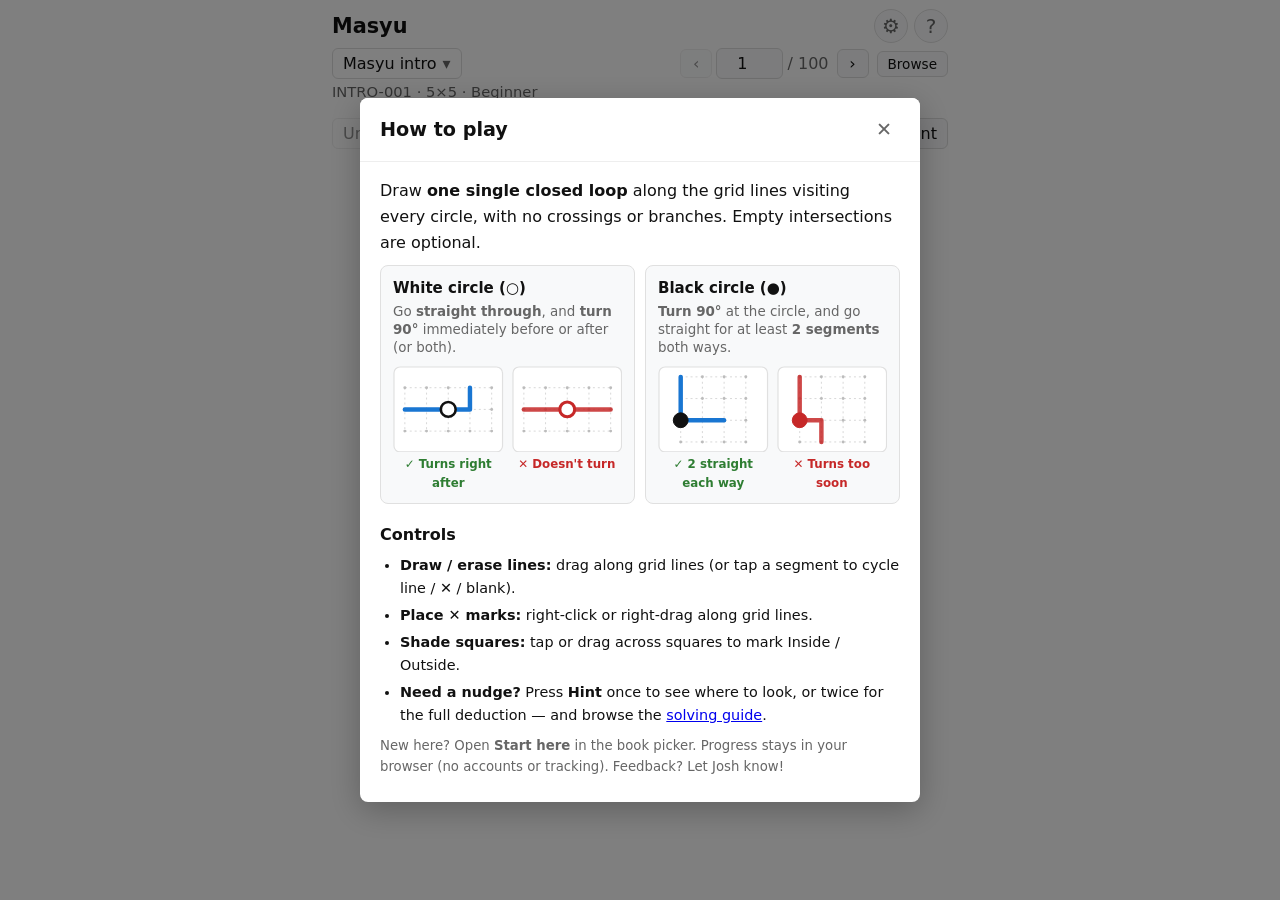
==== index.html @ 31663cbd "Expand Slitherlink, Mid-loop, and Hybrid Mid-loop books to 33,866 audited puzzles" ====
<!DOCTYPE html>
<html lang="en">
<head>
  <meta charset="UTF-8">
  <meta name="viewport" content="width=device-width, initial-scale=1">
  <title>Masyu</title>
  <meta name="description" content="Masyu, Slitherlink, Mid-loop, Hamilton cycle, and hybrid loop logic puzzles in your browser: 33,800+ verified unique puzzles graded by human solving rules, hints that explain the logic, and printable booklets.">
  <meta name="theme-color" content="#1976d2">
  <meta property="og:title" content="Masyu — Loop Logic Puzzles">
  <meta property="og:description" content="33,800+ verified unique loop logic puzzles in your browser, with human-style hints that explain the logic, Auto-Shade, dark mode, and printable booklets.">
  <meta property="og:type" content="website">
  <meta property="og:url" content="https://joshmermelstein.com/masyu/">
  <meta property="og:image" content="https://joshmermelstein.com/masyu/og-image.png">
  <meta property="og:image:width" content="1200">
  <meta property="og:image:height" content="630">
  <meta name="twitter:card" content="summary_large_image">
  <link rel="icon" href="favicon.svg" type="image/svg+xml">
  <link rel="apple-touch-icon" href="apple-touch-icon.png">
  <link rel="manifest" href="manifest.webmanifest">
  <script>
    (function () {
      var dark = false;
      try { dark = localStorage.getItem('ms_dark') === '1'; } catch (e) {}
      document.documentElement.setAttribute('data-theme', dark ? 'dark' : 'light');
      var meta = document.querySelector('meta[name="theme-color"]');
      if (meta) meta.setAttribute('content', dark ? '#1a1a1a' : '#1976d2');
    })();
  </script>
  <link rel="stylesheet" href="style.css">
</head>
<body>
  <div id="game-container">
    <header class="topbar">
      <h1 id="page-title">Masyu</h1>
      <div class="topbar-actions">
        <button id="settings-btn" class="icon-btn" aria-label="Settings" aria-haspopup="dialog">⚙</button>
        <button id="help-btn" class="icon-btn" aria-label="How to play" aria-haspopup="dialog">?</button>
      </div>
    </header>

    <div class="nav">
      <button id="book-btn" class="book-btn" type="button" aria-haspopup="dialog" aria-label="Choose a book"></button>
      <div class="pager">
        <button id="prev-puz" class="step-btn" aria-label="Previous puzzle">‹</button>
        <input type="number" id="puz-num" min="1" aria-label="Puzzle number">
        <span class="pager-total">/ <span id="puz-total"></span></span>
        <button id="next-puz" class="step-btn" aria-label="Next puzzle">›</button>
        <button id="browse-btn" class="browse-btn" aria-haspopup="dialog">Browse</button>
      </div>
    </div>

    <div class="infobar">
      <div id="puz-info" class="puz-info"></div>
      <div id="status" class="status" role="status" aria-live="polite"></div>
    </div>

    <div class="controls">
      <div class="btn-group">
        <button id="undo-btn" class="ghost" disabled>Undo</button>
        <button id="redo-btn" class="ghost" disabled>Redo</button>
        <button id="reset-btn" class="ghost" disabled>Reset</button>
        <button id="turn-btn" class="ghost" hidden title="Rotate board 90°">↻ Turn</button>
      </div>
      <div class="btn-group">
        <button id="check-btn">Correct so far?</button>
        <button id="hint-btn">Hint</button>
      </div>
    </div>

    <div class="board-wrap">
      <div id="board" aria-label="Masyu board"></div>
    </div>
    <div id="toast" class="toast" role="status" hidden></div>
  </div>

  <div id="book-modal" class="modal-overlay modal-hidden" role="dialog" aria-modal="true" aria-hidden="true" inert aria-labelledby="book-modal-title">
    <div class="modal-box modal-box--wide">
      <div class="modal-header">
        <h2 id="book-modal-title">Choose a book</h2>
        <button data-close aria-label="Close">✕</button>
      </div>
      <div class="modal-body bp-body" id="bp-body"></div>
    </div>
  </div>

  <div id="browse-modal" class="modal-overlay modal-hidden" role="dialog" aria-modal="true" aria-hidden="true" inert aria-labelledby="browse-modal-title">
    <div class="modal-box modal-box--wide">
      <div class="modal-header">
        <h2 id="browse-modal-title">Browse puzzles</h2>
        <button data-close aria-label="Close">✕</button>
      </div>
      <div class="modal-body browse-modal-body">
        <div id="browse-summary" class="browse-summary"></div>
        <div class="browse-toolbar">
          <div class="browse-legend">
            <span class="legend-dot legend-solved"></span> Solved
            <span class="legend-dot legend-in-progress"></span> In progress
            <span class="legend-dot legend-current"></span> Current
            <span class="legend-dot legend-unsolved"></span> Not started
          </div>
          <button id="browse-jump-btn" type="button" class="browse-jump-btn">→ First unsolved</button>
        </div>
        <div id="browse-jumps" class="browse-jumps" hidden></div>
        <div id="browse-grid" class="browse-grid"></div>
      </div>
    </div>
  </div>

  <div id="help-modal" class="modal-overlay modal-hidden" role="dialog" aria-modal="true" aria-hidden="true" inert aria-labelledby="help-modal-title">
    <div class="modal-box modal-box--wide">
      <div class="modal-header">
        <h2 id="help-modal-title">How to play</h2>
        <button data-close aria-label="Close">✕</button>
      </div>
      <div class="modal-body">
        <p id="help-intro">Draw <b>one single closed loop</b> along the grid lines visiting every circle, with no crossings or branches. Empty intersections are optional.</p>
        <div class="help-rules">
          <div class="help-rule-card" id="help-card-white">
            <div class="help-rule-title">White circle (○)</div>
            <p class="help-rule-desc">Go <b>straight through</b>, and <b>turn 90°</b> immediately before or after (or both).</p>
            <div class="help-diagrams">
              <figure class="help-fig">
                <svg viewBox="0 0 112 88" aria-label="Valid white circle: straight through then turns">
                  <rect class="hr-bg" x="1" y="1" width="110" height="86" rx="6"/>
                  <path class="hr-grid" d="M12 22H100M12 44H100M12 66H100M12 22V66M34 22V66M56 22V66M78 22V66M100 22V66"/>
                  <g class="hr-dot"><circle cx="12" cy="22" r="1.5"/><circle cx="34" cy="22" r="1.5"/><circle cx="56" cy="22" r="1.5"/><circle cx="78" cy="22" r="1.5"/><circle cx="100" cy="22" r="1.5"/><circle cx="12" cy="44" r="1.5"/><circle cx="34" cy="44" r="1.5"/><circle cx="78" cy="44" r="1.5"/><circle cx="100" cy="44" r="1.5"/><circle cx="12" cy="66" r="1.5"/><circle cx="34" cy="66" r="1.5"/><circle cx="56" cy="66" r="1.5"/><circle cx="78" cy="66" r="1.5"/><circle cx="100" cy="66" r="1.5"/></g>
                  <path class="hr-line" d="M12 44H78V22"/>
                  <circle class="pearl-white-fill" cx="56" cy="44" r="7.5"/>
                  <circle class="pearl-white-ring" cx="56" cy="44" r="7.5"/>
                </svg>
                <figcaption class="ok-text">✓ Turns right after</figcaption>
              </figure>
              <figure class="help-fig">
                <svg viewBox="0 0 112 88" aria-label="Invalid white circle: straight on both sides without turning">
                  <rect class="hr-bg" x="1" y="1" width="110" height="86" rx="6"/>
                  <path class="hr-grid" d="M12 22H100M12 44H100M12 66H100M12 22V66M34 22V66M56 22V66M78 22V66M100 22V66"/>
                  <g class="hr-dot"><circle cx="12" cy="22" r="1.5"/><circle cx="34" cy="22" r="1.5"/><circle cx="56" cy="22" r="1.5"/><circle cx="78" cy="22" r="1.5"/><circle cx="100" cy="22" r="1.5"/><circle cx="12" cy="44" r="1.5"/><circle cx="34" cy="44" r="1.5"/><circle cx="78" cy="44" r="1.5"/><circle cx="100" cy="44" r="1.5"/><circle cx="12" cy="66" r="1.5"/><circle cx="34" cy="66" r="1.5"/><circle cx="56" cy="66" r="1.5"/><circle cx="78" cy="66" r="1.5"/><circle cx="100" cy="66" r="1.5"/></g>
                  <path class="hr-line-bad" d="M12 44H100"/>
                  <circle class="pearl-white-fill" cx="56" cy="44" r="7.5"/>
                  <circle class="pearl-white-ring bad" cx="56" cy="44" r="7.5"/>
                </svg>
                <figcaption class="bad-text">✕ Doesn't turn</figcaption>
              </figure>
            </div>
          </div>
          <div class="help-rule-card" id="help-card-black">
            <div class="help-rule-title">Black circle (●)</div>
            <p class="help-rule-desc"><b>Turn 90°</b> at the circle, and go straight for at least <b>2 segments</b> both ways.</p>
            <div class="help-diagrams">
              <figure class="help-fig">
                <svg viewBox="0 0 112 88" aria-label="Valid black circle: turns 90 degrees with two straight segments each way">
                  <rect class="hr-bg" x="1" y="1" width="110" height="86" rx="6"/>
                  <path class="hr-grid" d="M23 11H89M23 33H89M23 55H89M23 77H89M23 11V77M45 11V77M67 11V77M89 11V77"/>
                  <g class="hr-dot"><circle cx="23" cy="11" r="1.5"/><circle cx="45" cy="11" r="1.5"/><circle cx="67" cy="11" r="1.5"/><circle cx="89" cy="11" r="1.5"/><circle cx="23" cy="33" r="1.5"/><circle cx="45" cy="33" r="1.5"/><circle cx="67" cy="33" r="1.5"/><circle cx="89" cy="33" r="1.5"/><circle cx="45" cy="55" r="1.5"/><circle cx="67" cy="55" r="1.5"/><circle cx="89" cy="55" r="1.5"/><circle cx="23" cy="77" r="1.5"/><circle cx="45" cy="77" r="1.5"/><circle cx="67" cy="77" r="1.5"/><circle cx="89" cy="77" r="1.5"/></g>
                  <path class="hr-line" d="M23 11V55H67"/>
                  <circle class="pearl-black" cx="23" cy="55" r="7.5"/>
                </svg>
                <figcaption class="ok-text">✓ 2 straight each way</figcaption>
              </figure>
              <figure class="help-fig">
                <svg viewBox="0 0 112 88" aria-label="Invalid black circle: turns after only one segment">
                  <rect class="hr-bg" x="1" y="1" width="110" height="86" rx="6"/>
                  <path class="hr-grid" d="M23 11H89M23 33H89M23 55H89M23 77H89M23 11V77M45 11V77M67 11V77M89 11V77"/>
                  <g class="hr-dot"><circle cx="23" cy="11" r="1.5"/><circle cx="45" cy="11" r="1.5"/><circle cx="67" cy="11" r="1.5"/><circle cx="89" cy="11" r="1.5"/><circle cx="23" cy="33" r="1.5"/><circle cx="45" cy="33" r="1.5"/><circle cx="67" cy="33" r="1.5"/><circle cx="89" cy="33" r="1.5"/><circle cx="45" cy="55" r="1.5"/><circle cx="67" cy="55" r="1.5"/><circle cx="89" cy="55" r="1.5"/><circle cx="23" cy="77" r="1.5"/><circle cx="45" cy="77" r="1.5"/><circle cx="67" cy="77" r="1.5"/><circle cx="89" cy="77" r="1.5"/></g>
                  <path class="hr-line-bad" d="M23 11V55H45V77"/>
                  <circle class="pearl-black bad" cx="23" cy="55" r="7.5"/>
                </svg>
                <figcaption class="bad-text">✕ Turns too soon</figcaption>
              </figure>
            </div>
          </div>
          <div class="help-rule-card help-rule-card--wide" id="help-card-gray" hidden>
            <div class="help-rule-title">Gray circle (special rule)</div>
            <p class="help-rule-desc">Secretly either a <b>white</b> or <b>black</b> circle — figuring out which is part of the puzzle. Tap a gray circle to label it white or black as an optional note.</p>
            <div class="help-diagrams">
              <figure class="help-fig">
                <svg viewBox="0 0 112 88" aria-label="Gray circle acting as a white circle">
                  <rect class="hr-bg" x="1" y="1" width="110" height="86" rx="6"/>
                  <path class="hr-grid" d="M12 22H100M12 44H100M12 66H100M12 22V66M34 22V66M56 22V66M78 22V66M100 22V66"/>
                  <g class="hr-dot"><circle cx="12" cy="22" r="1.5"/><circle cx="34" cy="22" r="1.5"/><circle cx="56" cy="22" r="1.5"/><circle cx="78" cy="22" r="1.5"/><circle cx="100" cy="22" r="1.5"/><circle cx="12" cy="44" r="1.5"/><circle cx="34" cy="44" r="1.5"/><circle cx="78" cy="44" r="1.5"/><circle cx="100" cy="44" r="1.5"/><circle cx="12" cy="66" r="1.5"/><circle cx="34" cy="66" r="1.5"/><circle cx="56" cy="66" r="1.5"/><circle cx="78" cy="66" r="1.5"/><circle cx="100" cy="66" r="1.5"/></g>
                  <path class="hr-line" d="M12 44H78V22"/>
                  <circle class="pearl-white-fill" cx="56" cy="44" r="7.5"/>
                  <path class="pearl-gray-quad-w" d="M56 44V36.5A7.5 7.5 0 0 1 63.5 44ZM56 44V51.5A7.5 7.5 0 0 1 48.5 44Z"/>
                  <circle class="pearl-white-ring" cx="56" cy="44" r="7.5"/>
                </svg>
                <figcaption class="ok-text">✓ Can be white (straight + turn)</figcaption>
              </figure>
              <figure class="help-fig">
                <svg viewBox="0 0 112 88" aria-label="Gray circle acting as a black circle">
                  <rect class="hr-bg" x="1" y="1" width="110" height="86" rx="6"/>
                  <path class="hr-grid" d="M23 11H89M23 33H89M23 55H89M23 77H89M23 11V77M45 11V77M67 11V77M89 11V77"/>
                  <g class="hr-dot"><circle cx="23" cy="11" r="1.5"/><circle cx="45" cy="11" r="1.5"/><circle cx="67" cy="11" r="1.5"/><circle cx="89" cy="11" r="1.5"/><circle cx="23" cy="33" r="1.5"/><circle cx="45" cy="33" r="1.5"/><circle cx="67" cy="33" r="1.5"/><circle cx="89" cy="33" r="1.5"/><circle cx="45" cy="55" r="1.5"/><circle cx="67" cy="55" r="1.5"/><circle cx="89" cy="55" r="1.5"/><circle cx="23" cy="77" r="1.5"/><circle cx="45" cy="77" r="1.5"/><circle cx="67" cy="77" r="1.5"/><circle cx="89" cy="77" r="1.5"/></g>
                  <path class="hr-line" d="M23 11V55H67"/>
                  <circle class="pearl-black-fill" cx="23" cy="55" r="7.5"/>
                  <path class="pearl-gray-quad-b" d="M23 55V47.5A7.5 7.5 0 0 1 30.5 55ZM23 55V62.5A7.5 7.5 0 0 1 15.5 55Z"/>
                  <circle class="pearl-black-ring" cx="23" cy="55" r="7.5"/>
                </svg>
                <figcaption class="ok-text">✓ Or black (turn + 2 straight)</figcaption>
              </figure>
            </div>
          </div>
          <div class="help-rule-card help-rule-card--wide" id="help-card-full" hidden>
            <div class="help-rule-title" id="help-full-title">Hamilton cycle</div>
            <p class="help-rule-desc" id="help-full-desc">The loop must visit <b>every</b> intersection dot — none may be left empty.</p>
            <div class="help-diagrams">
              <figure class="help-fig">
                <svg viewBox="0 0 112 88" aria-label="Valid full-board loop visiting every intersection dot">
                  <rect class="hr-bg" x="1" y="1" width="110" height="86" rx="6"/>
                  <path class="hr-grid" d="M23 22H89M23 44H89M23 66H89M23 22V66M45 22V66M67 22V66M89 22V66"/>
                  <path class="hr-line" d="M23 22H89V66H67V44H45V66H23Z"/>
                  <path class="hr-given" d="M23 22H45"/>
                  <path class="hr-wall" d="M52.5 62.5L59.5 69.5M52.5 69.5L59.5 62.5"/>
                </svg>
                <figcaption class="ok-text" id="help-full-ok">✓ Visits every dot</figcaption>
              </figure>
              <figure class="help-fig">
                <svg viewBox="0 0 112 88" aria-label="Invalid full-board loop leaving an intersection empty">
                  <rect class="hr-bg" x="1" y="1" width="110" height="86" rx="6"/>
                  <path class="hr-grid" d="M23 22H89M23 44H89M23 66H89M23 22V66M45 22V66M67 22V66M89 22V66"/>
                  <path class="hr-line-bad" d="M23 22H89V66H23Z"/>
                  <circle class="grid-dot full-board" cx="45" cy="44" r="2.6"/>
                  <circle class="grid-dot full-board" cx="67" cy="44" r="2.6"/>
                  <circle class="trapped-cell" cx="45" cy="44" r="7.5"/>
                  <circle class="trapped-cell" cx="67" cy="44" r="7.5"/>
                </svg>
                <figcaption class="bad-text">✕ Leaves dots unvisited</figcaption>
              </figure>
            </div>
          </div>
          <div class="help-rule-card help-rule-card--wide" id="help-card-voids" hidden>
            <div class="help-rule-title">Swiss cheese holes (special rule)</div>
            <p class="help-rule-desc">Cutout holes cannot be entered. Every hole sits entirely <b>Inside</b> or entirely <b>Outside</b> the loop — tap anywhere in a hole to shade it.</p>
            <div class="help-diagrams">
              <figure class="help-fig">
                <svg viewBox="0 0 112 88" aria-label="Swiss cheese hole shaded Inside the loop">
                  <rect class="hr-bg" x="1" y="1" width="110" height="86" rx="6"/>
                  <rect class="face-in" x="34" y="22" width="44" height="44"/>
                  <rect class="void-cutout" x="45" y="33" width="22" height="22" rx="4"/>
                  <path class="hr-grid" d="M12 22H100M12 44H34M78 44H100M12 66H100M12 22V66M34 22V66M78 22V66M100 22V66"/>
                  <path class="hr-line" d="M34 22H78V66H34Z"/>
                </svg>
                <figcaption class="ok-text">✓ Hole Inside the loop</figcaption>
              </figure>
              <figure class="help-fig">
                <svg viewBox="0 0 112 88" aria-label="Swiss cheese hole shaded Outside the loop">
                  <rect class="hr-bg" x="1" y="1" width="110" height="86" rx="6"/>
                  <rect class="face-out" x="34" y="22" width="44" height="44"/>
                  <rect class="void-cutout" x="45" y="33" width="22" height="22" rx="4"/>
                  <path class="hr-grid" d="M12 22H100M12 44H34M78 44H100M12 66H100M12 22V66M34 22V66M78 22V66M100 22V66"/>
                  <path class="hr-line" d="M12 22H34V66H12Z"/>
                </svg>
                <figcaption class="ok-text">✓ Hole Outside the loop</figcaption>
              </figure>
            </div>
          </div>
          <div class="help-rule-card help-rule-card--wide" id="help-card-slither" hidden>
            <div class="help-rule-title">Slitherlink numbers (0–3)</div>
            <p class="help-rule-desc">Each number inside a square tells how many of its <b>4 surrounding grid sides</b> belong to the loop. Tap any square (even a numbered one) to shade it Inside or Outside.</p>
            <div class="help-diagrams">
              <figure class="help-fig">
                <svg viewBox="0 0 112 88" aria-label="Valid Slitherlink numbers matching surrounding segments">
                  <rect class="hr-bg" x="1" y="1" width="110" height="86" rx="6"/>
                  <rect class="face-in" x="45" y="22" width="22" height="22"/>
                  <rect class="face-in" x="45" y="44" width="22" height="22"/>
                  <path class="hr-grid" d="M23 22H89M23 44H89M23 66H89M23 22V66M45 22V66M67 22V66M89 22V66"/>
                  <g class="hr-dot"><circle cx="23" cy="22" r="1.5"/><circle cx="45" cy="22" r="1.5"/><circle cx="67" cy="22" r="1.5"/><circle cx="89" cy="22" r="1.5"/><circle cx="23" cy="44" r="1.5"/><circle cx="45" cy="44" r="1.5"/><circle cx="67" cy="44" r="1.5"/><circle cx="89" cy="44" r="1.5"/><circle cx="23" cy="66" r="1.5"/><circle cx="45" cy="66" r="1.5"/><circle cx="67" cy="66" r="1.5"/><circle cx="89" cy="66" r="1.5"/></g>
                  <path class="hr-line" d="M45 22H67V66H45Z"/>
                  <text class="hr-num" x="56" y="33">3</text>
                  <text class="hr-num" x="78" y="55">1</text>
                </svg>
                <figcaption class="ok-text">✓ Exact side counts</figcaption>
              </figure>
              <figure class="help-fig">
                <svg viewBox="0 0 112 88" aria-label="Invalid Slitherlink 2 surrounded by 3 loop segments">
                  <rect class="hr-bg" x="1" y="1" width="110" height="86" rx="6"/>
                  <path class="hr-grid" d="M23 22H89M23 44H89M23 66H89M23 22V66M45 22V66M67 22V66M89 22V66"/>
                  <g class="hr-dot"><circle cx="23" cy="22" r="1.5"/><circle cx="45" cy="22" r="1.5"/><circle cx="67" cy="22" r="1.5"/><circle cx="89" cy="22" r="1.5"/><circle cx="23" cy="44" r="1.5"/><circle cx="45" cy="44" r="1.5"/><circle cx="67" cy="44" r="1.5"/><circle cx="89" cy="44" r="1.5"/><circle cx="23" cy="66" r="1.5"/><circle cx="45" cy="66" r="1.5"/><circle cx="67" cy="66" r="1.5"/><circle cx="89" cy="66" r="1.5"/></g>
                  <path class="hr-line-bad" d="M45 22H67V66H45Z"/>
                  <text class="hr-num bad" x="56" y="33">2</text>
                </svg>
                <figcaption class="bad-text">✕ 3 sides around a 2</figcaption>
              </figure>
            </div>
          </div>
          <div class="help-rule-card help-rule-card--wide" id="help-card-midloop" hidden>
            <div class="help-rule-title">Mid-loop dots (teal)</div>
            <p class="help-rule-desc">The loop must pass <b>straight through</b> every teal dot, and each dot must sit at the <b>exact midpoint</b> of its straight segment — equal length on both sides up to the 90° turns. Dots on intersections sit on even-length runs (2, 4, …); dots on segment midpoints sit on odd-length runs (1, 3, …).</p>
            <div class="help-diagrams">
              <figure class="help-fig">
                <svg viewBox="0 0 112 88" aria-label="Valid Mid-loop dots centered on straight segments">
                  <rect class="hr-bg" x="1" y="1" width="110" height="86" rx="6"/>
                  <path class="hr-grid" d="M23 22H89M23 44H89M23 66H89M23 22V66M45 22V66M67 22V66M89 22V66"/>
                  <g class="hr-dot"><circle cx="23" cy="22" r="1.5"/><circle cx="45" cy="22" r="1.5"/><circle cx="67" cy="22" r="1.5"/><circle cx="89" cy="22" r="1.5"/><circle cx="23" cy="44" r="1.5"/><circle cx="45" cy="44" r="1.5"/><circle cx="67" cy="44" r="1.5"/><circle cx="89" cy="44" r="1.5"/><circle cx="23" cy="66" r="1.5"/><circle cx="45" cy="66" r="1.5"/><circle cx="67" cy="66" r="1.5"/><circle cx="89" cy="66" r="1.5"/></g>
                  <path class="hr-line" d="M23 22H89V66H23Z"/>
                  <circle class="midloop-dot" cx="56" cy="22" r="5.5"/>
                  <circle class="midloop-dot" cx="89" cy="44" r="5.5"/>
                </svg>
                <figcaption class="ok-text">✓ Centered (odd &amp; even)</figcaption>
              </figure>
              <figure class="help-fig">
                <svg viewBox="0 0 112 88" aria-label="Invalid off-center Mid-loop dot">
                  <rect class="hr-bg" x="1" y="1" width="110" height="86" rx="6"/>
                  <path class="hr-grid" d="M23 22H89M23 44H89M23 66H89M23 22V66M45 22V66M67 22V66M89 22V66"/>
                  <g class="hr-dot"><circle cx="23" cy="22" r="1.5"/><circle cx="45" cy="22" r="1.5"/><circle cx="67" cy="22" r="1.5"/><circle cx="89" cy="22" r="1.5"/><circle cx="23" cy="44" r="1.5"/><circle cx="45" cy="44" r="1.5"/><circle cx="67" cy="44" r="1.5"/><circle cx="89" cy="44" r="1.5"/><circle cx="23" cy="66" r="1.5"/><circle cx="45" cy="66" r="1.5"/><circle cx="67" cy="66" r="1.5"/><circle cx="89" cy="66" r="1.5"/></g>
                  <path class="hr-line-bad" d="M23 22H89V66H23Z"/>
                  <circle class="midloop-dot bad" cx="45" cy="22" r="5.5"/>
                </svg>
                <figcaption class="bad-text">✕ Off-center (1 vs. 2)</figcaption>
              </figure>
            </div>
          </div>
        </div>
        <h3>Controls</h3>
        <ul class="help-controls">
          <li><b>Draw / erase lines:</b> drag along grid lines (or tap a segment to cycle line / <b>✕</b> / blank).</li>
          <li><b>Place ✕ marks:</b> right-click or right-drag along grid lines.</li>
          <li><b>Shade squares:</b> tap or drag across squares to mark Inside / Outside.</li>
          <li id="help-ctrl-gray" hidden><b>Label gray circles:</b> tap a gray circle to mark it white or black (right-click cycles in reverse); labeling is optional.</li>
          <li id="help-ctrl-voids" hidden><b>Shade a hole:</b> tap anywhere inside a Swiss cheese hole to shade the whole hole Inside / Outside.</li>
          <li><b>Need a nudge?</b> Press <b>Hint</b> once to see where to look, or twice for the full deduction — and browse the <a id="help-guide-link" href="docs/how_to_solve.html">solving guide</a>.</li>
        </ul>
        <p class="help-foot">
          New here? Open <b>Start here</b> in the book picker. Progress stays in your browser (no accounts or tracking). Feedback? Let Josh know!
        </p>
      </div>
    </div>
  </div>

  <div id="settings-modal" class="modal-overlay modal-hidden" role="dialog" aria-modal="true" aria-hidden="true" inert aria-labelledby="settings-modal-title">
    <div class="modal-box">
      <div class="modal-header">
        <h2 id="settings-modal-title">Settings</h2>
        <button data-close aria-label="Close">✕</button>
      </div>
      <div class="modal-body">
        <div class="settings-list">
          <label class="settings-row">
            <div class="settings-row-text">
              <span class="settings-label">Dark mode</span>
              <span class="settings-desc">Use a dark color theme throughout the app</span>
            </div>
            <div class="toggle-switch">
              <input type="checkbox" id="setting-dark-mode" role="switch">
              <span class="toggle-track"><span class="toggle-thumb"></span></span>
            </div>
          </label>
          <label class="settings-row">
            <div class="settings-row-text">
              <span class="settings-label">Color separate lines</span>
              <span class="settings-desc">Draw each separate piece of the loop in its own color so you can see whether two ends belong to the same path</span>
            </div>
            <div class="toggle-switch">
              <input type="checkbox" id="setting-color-lines" role="switch">
              <span class="toggle-track"><span class="toggle-thumb"></span></span>
            </div>
          </label>
          <div id="palette-group" hidden>
            <div class="settings-row settings-row--sub">
              <div class="settings-row-text">
                <span class="settings-label">Line colors</span>
                <span class="settings-desc" id="palette-desc"></span>
              </div>
              <select id="setting-palette" aria-label="Line colors"></select>
            </div>
            <div class="palette-panel">
              <div id="palette-strip" class="palette-strip"></div>
              <div id="palette-custom" class="palette-custom" hidden>
                <button type="button" id="palette-add">Add a color</button>
                <button type="button" id="palette-reset" class="ghost">Start over from the default</button>
                <span class="settings-desc">Click a color to change it, × to remove it. Colors come into use left to right.</span>
              </div>
            </div>
          </div>
          <label class="settings-row">
            <div class="settings-row-text">
              <span class="settings-label">Auto-X</span>
              <span class="settings-desc">Automatically cross out obvious blocked edges and dead ends</span>
            </div>
            <div class="toggle-switch">
              <input type="checkbox" id="setting-auto-x" role="switch">
              <span class="toggle-track"><span class="toggle-thumb"></span></span>
            </div>
          </label>
          <label class="settings-row">
            <div class="settings-row-text">
              <span class="settings-label">Auto-shade (Inside / Outside)</span>
              <span class="settings-desc">Automatically shade squares Inside or Outside from drawn lines and ✕s</span>
            </div>
            <div class="toggle-switch">
              <input type="checkbox" id="setting-auto-shade" role="switch">
              <span class="toggle-track"><span class="toggle-thumb"></span></span>
            </div>
          </label>
          <label class="settings-row">
            <div class="settings-row-text">
              <span class="settings-label">Two-step hints</span>
              <span class="settings-desc">First press shows where to look; second press reveals the full deduction (turn off for immediate full hints)</span>
            </div>
            <div class="toggle-switch">
              <input type="checkbox" id="setting-incremental-hints" role="switch">
              <span class="toggle-track"><span class="toggle-thumb"></span></span>
            </div>
          </label>
        </div>
        <h3 class="settings-section">Tools</h3>
        <div class="settings-list">
          <div id="offline-group">
            <label class="settings-row" id="offline-row">
              <div class="settings-row-text">
                <span class="settings-label">Offline play</span>
                <span class="settings-desc" id="offline-desc">Save the app and all puzzle books (~15 MB) to play without internet</span>
              </div>
              <div class="toggle-switch">
                <input type="checkbox" id="setting-offline" role="switch">
                <span class="toggle-track"><span class="toggle-thumb"></span></span>
              </div>
            </label>
            <div id="offline-actions" class="offline-actions" hidden>
              <button type="button" id="offline-refresh-btn" class="ghost">Update offline copy</button>
            </div>
          </div>
          <div class="settings-row">
            <div class="settings-row-text">
              <span class="settings-label">Load puzzles from a file</span>
              <span class="settings-desc">Adds a temporary book from a CSV file on your computer. Nothing is uploaded.</span>
            </div>
            <button type="button" id="csv-btn">Choose file…</button>
            <input type="file" id="csv-file" accept=".csv,text/csv,text/plain" hidden>
          </div>
          <div class="settings-row">
            <div class="settings-row-text">
              <span class="settings-label">Print puzzles</span>
              <span class="settings-desc">Make a printable black-and-white booklet from this book, with an optional answer key.</span>
            </div>
            <button type="button" id="print-btn">Print…</button>
          </div>
        </div>
        <h3 class="settings-section">Your progress</h3>
        <div class="settings-list">
          <div class="settings-row">
            <div class="settings-row-text">
              <span class="settings-label">Clear saves</span>
              <span class="settings-desc">Erases your progress on every puzzle in this browser. Settings are kept.</span>
            </div>
            <button type="button" id="clear-saves-btn" class="danger-btn">Clear saves</button>
          </div>
        </div>
      </div>
    </div>
  </div>

  <div id="print-modal" class="modal-overlay modal-hidden" role="dialog" aria-modal="true" aria-hidden="true" inert aria-labelledby="print-modal-title">
    <div class="modal-box">
      <div class="modal-header">
        <h2 id="print-modal-title">Print puzzles</h2>
        <button data-close aria-label="Close">✕</button>
      </div>
      <div class="modal-body">
        <p>From <b id="print-book-name"></b> (<span id="print-book-total"></span> puzzles).</p>
        <div class="print-form">
          <label for="print-selection">Puzzles</label>
          <input type="text" id="print-selection" autocomplete="off" spellcheck="false" placeholder="e.g. 1-10, 15">
          <label for="print-size">Size</label>
          <select id="print-size">
            <option value="comfortable" selected>Comfortable (room to draw)</option>
            <option value="compact">Compact (more per page)</option>
          </select>
          <label for="print-answer-key">Answer key</label>
          <input type="checkbox" id="print-answer-key" checked>
        </div>
        <p id="print-error" class="print-error" hidden></p>
        <p id="print-summary" class="print-summary"></p>
        <div class="print-actions"><button type="button" id="print-go-btn">Print…</button></div>
      </div>
    </div>
  </div>

  <script type="module" src="js/main.js"></script>
</body>
</html>
---- style.css ----
/* Color tokens follow the sibling puzzle toolkit (yajilin / polyomino-panel / multiverse-star-battle). */
:root {
  color-scheme: light;
  --primary-blue: #1976d2;
  --color-solved: #2e7d32;
  --color-progress: #ffca28;
  --color-progress-text: #3a2a00;
  --color-error: #c62828;
  --bg-white: #fff;
  --bg-light: #f8f9fa;
  --border-light: #e0e0e0;
  --border-input: #ddd;
  --border-subtle: #eee;
  --border-strong: #bbb;
  --primary-blue-hover-bg: #f0f6ff;
  --text-primary: #111;
  --text-secondary: #666;

  --cell-bg: #fff;
  --cell-border: #d8d8d8;
  --grid-dot: #bcbcbc;
  --void-cutout: #111;
  --void-cutout-stroke: #e0e0e0;
  --void-hatch-stroke: #e0e0e0;
  --void-hatch-opacity: 0.45;
  --pearl-ink: #111;
  --pearl-white-fill: #fff;
  --pearl-gray-fill: #b6bcc4;
  --pearl-gray-ring: #5a626c;
  --pearl-gray-quad-w: #aeb5be;
  --pearl-gray-quad-b: #969ea8;
  --pearl-bad: #c62828;
  --midloop-fill: #0d9488;
  --midloop-stroke: #fff;
  --loop: #1976d2;
  --edge-x: #757575;
  --axis: #888;
  --axis-here: #1976d2;
  --edge-hover: rgba(25, 118, 210, 0.25);
  --face-in: rgba(38, 166, 154, 0.28);
  --face-out: rgba(245, 166, 85, 0.28);
  --face-in-stroke: rgba(38, 166, 154, 0.7);
  --face-out-stroke: rgba(230, 140, 50, 0.7);
  --face-hover: rgba(0, 0, 0, 0.05);

  --hint-focus: rgba(244, 236, 156, 0.8);
  --hint-undecided: rgba(244, 236, 156, 0.4);
  --hint-clue: rgba(25, 118, 210, 0.26);
  --hint-range: rgba(25, 118, 210, 0.13);
  --hint-path: rgba(122, 81, 149, 0.28);
  --hint-problem: #d55e00;
  --hint-ink: #8a6d00;
}

:root[data-theme="dark"] {
  color-scheme: dark;
  --primary-blue: #64b5f6;
  --color-solved: #66bb6a;
  --color-progress: #b8860b;
  --color-progress-text: #fff;
  --color-error: #ef5350;
  --bg-white: #1a1a1a;
  --bg-light: #1e1e1e;
  --border-light: #3a3a3a;
  --border-input: #444;
  --border-subtle: #333;
  --border-strong: #666;
  --primary-blue-hover-bg: #1a2a3a;
  --text-primary: #eee;
  --text-secondary: #aaa;

  --cell-bg: #222;
  --cell-border: #4a4a4a;
  --grid-dot: #626262;
  --void-cutout: #5e636e;
  --void-cutout-stroke: #7a808d;
  --void-hatch-stroke: #8c93a1;
  --void-hatch-opacity: 0.35;
  --pearl-ink: #e6e6e6;
  --pearl-white-fill: #222;
  --pearl-gray-fill: #78808a;
  --pearl-gray-ring: #c6cdd6;
  --pearl-gray-quad-w: #8a929c;
  --pearl-gray-quad-b: #7c8590;
  --pearl-bad: #ef5350;
  --midloop-fill: #2dd4bf;
  --midloop-stroke: #1b2226;
  --loop: #64b5f6;
  --edge-x: #aaa;
  --axis: #999;
  --axis-here: #64b5f6;
  --edge-hover: rgba(100, 181, 246, 0.35);
  --face-in: rgba(52, 211, 153, 0.36);
  --face-out: rgba(224, 155, 245, 0.46);
  --face-in-stroke: rgba(52, 211, 153, 0.78);
  --face-out-stroke: rgba(224, 155, 245, 0.78);
  --face-hover: rgba(255, 255, 255, 0.07);

  --hint-focus: rgba(255, 213, 79, 0.35);
  --hint-undecided: rgba(255, 213, 79, 0.2);
  --hint-clue: rgba(100, 181, 246, 0.32);
  --hint-range: rgba(100, 181, 246, 0.16);
  --hint-path: rgba(179, 157, 219, 0.35);
  --hint-problem: #ff8a50;
  --hint-ink: #ffd54f;
}

* { box-sizing: border-box; }
body {
  margin: 0; background: var(--bg-white); color: var(--text-primary);
  font-family: system-ui, -apple-system, "Segoe UI", Roboto, sans-serif;
}
#game-container { max-width: 640px; margin: 0 auto; padding: 8px 12px 40px; }

.topbar { display: flex; align-items: center; justify-content: space-between; }
.topbar h1 { font-size: 1.3rem; margin: 6px 0; }
.topbar-actions { display: flex; gap: 6px; }
.icon-btn {
  width: 34px; height: 34px; padding: 0; font-size: 1.25rem; line-height: 1; border-radius: 50%;
  background: var(--bg-light); border: 1px solid var(--border-light); color: var(--text-secondary);
  display: inline-flex; align-items: center; justify-content: center;
}
.icon-btn:not(:disabled):hover { background: var(--primary-blue-hover-bg); border-color: var(--primary-blue); color: var(--primary-blue); }
button, select, input[type=number] {
  font: inherit; color: inherit; background: var(--bg-light);
  border: 1px solid var(--border-input); border-radius: 6px; padding: 5px 10px; cursor: pointer;
}
button:hover:not(:disabled) { border-color: var(--primary-blue); }
button:disabled { opacity: 0.45; cursor: default; }
button.ghost { background: transparent; }

.nav { display: flex; align-items: center; justify-content: space-between; gap: 8px; flex-wrap: wrap; margin: 4px 0; }
.pager { display: flex; align-items: center; gap: 4px; }
.pager input { width: 4.2rem; text-align: center; cursor: text; }
.pager-total { color: var(--text-secondary); margin-right: 4px; }
.step-btn { width: 2rem; padding: 4px 0; }

.infobar { display: flex; justify-content: space-between; align-items: baseline; min-height: 1.8rem; color: var(--text-secondary); font-size: 0.92rem; }
.status { font-weight: 600; }
.status.solved { color: var(--color-solved); }
.controls { display: flex; justify-content: space-between; gap: 8px; flex-wrap: wrap; margin: 6px 0 10px; }
.btn-group { display: flex; gap: 6px; }

/* ---- Board SVG (scoped to #board / .help-fig so screen styles never leak into #print-root) ---- */
.board-wrap { max-width: 100%; overflow-x: auto; -webkit-overflow-scrolling: touch; }
#board { margin: 0 auto; touch-action: none; user-select: none; -webkit-user-select: none; }
#board svg { width: 100%; height: auto; display: block; }
#board .board-bg { fill: var(--cell-bg); stroke: var(--border-light); stroke-width: 1.5; }
#board.solved .board-bg { stroke: var(--color-solved); stroke-width: 2.5; }
:is(#board, .help-fig) .void-cutout { fill: var(--void-cutout); pointer-events: none; }
#board .void-cutout-frame { fill: url(#void-hatch); stroke: var(--void-cutout-stroke); stroke-width: 1.5; pointer-events: none; }
#board .void-hatch-line { stroke: var(--void-hatch-stroke); opacity: var(--void-hatch-opacity); }
:is(#board, .help-fig) .face-in { fill: var(--face-in); pointer-events: none; }
:is(#board, .help-fig) .face-out { fill: var(--face-out); pointer-events: none; }
#board .face-in.auto, #board .face-out.auto { opacity: 0.72; }
#board .face-hover { fill: var(--face-hover); pointer-events: none; }
#board .face-bad { fill: none; stroke: var(--color-error); stroke-width: 1.8; stroke-dasharray: 4 3; opacity: 0.85; pointer-events: none; }
#board .grid-line { stroke: var(--cell-border); stroke-width: 1; stroke-dasharray: 2 3.5; stroke-linecap: round; }
:is(#board, .help-fig) .grid-dot { fill: var(--grid-dot); pointer-events: none; }
:is(#board, .help-fig) .grid-dot.full-board { fill: var(--text-secondary); }
#board .seg { stroke: var(--loop); stroke-linecap: round; fill: none; pointer-events: none; }
#board .seg.bad { stroke: var(--color-error); }
#board .seg-given { stroke: var(--pearl-ink); stroke-linecap: round; fill: none; pointer-events: none; }
#board .seg-given.bad { stroke: var(--color-error); }
#board .seg-bad-halo { stroke: var(--color-error); stroke-linecap: round; fill: none; opacity: 0.28; pointer-events: none; }
#board .edge-x { stroke: var(--edge-x); stroke-width: 1.8; stroke-linecap: round; fill: none; pointer-events: none; }
#board .edge-x.auto { opacity: 0.45; }
#board .edge-x-halo { stroke: var(--cell-bg); stroke-width: 3.8; stroke-linecap: round; fill: none; pointer-events: none; }
#board .edge-x-halo.auto { opacity: 0.6; }
#board .wall-given { stroke: var(--pearl-ink); stroke-width: 2.8; stroke-linecap: round; fill: none; pointer-events: none; }
#board .wall-given-halo { stroke: var(--cell-bg); stroke-width: 5.2; stroke-linecap: round; fill: none; pointer-events: none; }
:is(#board, .help-fig) .trapped-cell { fill: none; stroke: var(--color-error); stroke-width: 2.6; pointer-events: none; }
#board .slither-num {
  fill: var(--pearl-ink); font-size: 21px; font-weight: 700;
  text-anchor: middle; dominant-baseline: central; pointer-events: none; user-select: none;
}
#board .slither-num.bad { fill: var(--pearl-bad); }
:root[data-theme="dark"] #board .slither-num.bad {
  fill: #ff6b6b; paint-order: stroke; stroke: var(--cell-bg); stroke-width: 3px; stroke-linejoin: round;
}
svg [hidden] { display: none; }
.help-fig .hr-num {
  fill: var(--pearl-ink); font-size: 13px; font-weight: 700;
  text-anchor: middle; dominant-baseline: central; pointer-events: none;
}
.help-fig .hr-num.bad { fill: var(--pearl-bad); }

/* Masyu circles (pearls) & Mid-loop dots */
:is(#board, .help-fig) .pearl-white-fill { fill: var(--pearl-white-fill); pointer-events: none; }
:is(#board, .help-fig) .pearl-white-ring { fill: none; stroke: var(--pearl-ink); stroke-width: 2.6; pointer-events: none; }
:is(#board, .help-fig) .pearl-white-ring.bad { stroke: var(--pearl-bad); stroke-width: 3.1; }
:is(#board, .help-fig) .pearl-black { fill: var(--pearl-ink); stroke: var(--pearl-ink); stroke-width: 1; pointer-events: none; }
:is(#board, .help-fig) .pearl-black.bad { fill: var(--pearl-bad); stroke: var(--pearl-bad); }
:is(#board, .help-fig) .midloop-dot { fill: var(--midloop-fill); stroke: var(--midloop-stroke); stroke-width: 2; pointer-events: none; }
:is(#board, .help-fig) .midloop-dot.bad { fill: var(--pearl-bad); stroke: var(--midloop-stroke); }
#board .pearl-gray-fill { fill: var(--pearl-gray-fill); pointer-events: none; }
#board .pearl-gray-ring { fill: none; stroke: var(--pearl-gray-ring); stroke-width: 2.4; pointer-events: none; }
#board .pearl-gray-ring.bad { stroke: var(--pearl-bad); stroke-width: 3.1; }
:is(#board, .help-fig) .pearl-black-fill { fill: var(--pearl-ink); pointer-events: none; }
:is(#board, .help-fig) .pearl-black-fill.bad { fill: var(--pearl-bad); }
:is(#board, .help-fig) .pearl-black-ring { fill: none; stroke: var(--pearl-ink); stroke-width: 2.2; pointer-events: none; }
:is(#board, .help-fig) .pearl-black-ring.bad { stroke: var(--pearl-bad); stroke-width: 3.1; }
:is(#board, .help-fig) .pearl-gray-quad-w { fill: var(--pearl-gray-quad-w); pointer-events: none; }
:is(#board, .help-fig) .pearl-gray-quad-b { fill: var(--pearl-gray-quad-b); pointer-events: none; }
/* In dark mode, keep white circles light and black circles dark (rimmed so they pop against #222) so colors always match the rules and hint text. */
:root[data-theme="dark"] :is(#board, .help-fig) .pearl-white-fill { fill: #f0f3f7; }
:root[data-theme="dark"] :is(#board, .help-fig) .pearl-white-ring { stroke: #111; stroke-width: 2.4; }
:root[data-theme="dark"] :is(#board, .help-fig) .pearl-white-ring.bad { stroke: var(--pearl-bad); stroke-width: 3.2; }
:root[data-theme="dark"] :is(#board, .help-fig) .pearl-black { fill: #090a0c; stroke: #8d96a0; stroke-width: 2.2; }
:root[data-theme="dark"] :is(#board, .help-fig) .pearl-black.bad { stroke: var(--pearl-bad); stroke-width: 3; }
:root[data-theme="dark"] :is(#board, .help-fig) .pearl-black-fill { fill: #090a0c; }
:root[data-theme="dark"] :is(#board, .help-fig) .pearl-black-fill.bad { fill: var(--pearl-bad); }
:root[data-theme="dark"] :is(#board, .help-fig) .pearl-black-ring { stroke: #c6cdd6; stroke-width: 2.2; }
:root[data-theme="dark"] :is(#board, .help-fig) .pearl-black-ring.bad { stroke: var(--pearl-bad); stroke-width: 3.2; }

#board .edge-hover { fill: var(--edge-hover); pointer-events: none; }
#board .pearl-hover { fill: none; stroke: var(--primary-blue); stroke-width: 2; opacity: 0.55; pointer-events: none; }
#board .over { fill: none; stroke: var(--color-error); stroke-width: 3; pointer-events: none; }
#board .axis-label { fill: var(--axis); font-size: 11px; text-anchor: middle; dominant-baseline: auto; pointer-events: none; }
#board .axis-label.side { text-anchor: end; dominant-baseline: central; }
#board .axis-label.here { fill: var(--axis-here); font-weight: 700; }
#board .line-end { fill: none; stroke: var(--primary-blue); stroke-width: 2.2; stroke-linejoin: round; pointer-events: none; }
#board .line-end-halo { fill: none; stroke: var(--cell-bg); stroke-width: 4.5; stroke-linejoin: round; pointer-events: none; }

/* ---- Hint overlays ---- */
#board .hint-face-in { fill: var(--face-in); stroke: var(--face-in-stroke); stroke-width: 1.5; stroke-dasharray: 4 3; pointer-events: none; }
#board .hint-face-out { fill: var(--face-out); stroke: var(--face-out-stroke); stroke-width: 1.5; stroke-dasharray: 4 3; pointer-events: none; }
#board .hint-undecided { fill: var(--hint-undecided); pointer-events: none; }
#board .hint-area { fill: var(--hint-range); pointer-events: none; }
#board .hint-clue { fill: var(--hint-clue); pointer-events: none; }
#board .hint-path { fill: var(--hint-path); pointer-events: none; }
#board .hint-focus { fill: var(--hint-focus); pointer-events: none; }
#board .hint-problem { fill: url(#hatch); pointer-events: none; }
#board .hatch-bg { fill: transparent; }
#board .hatch-line { stroke: var(--hint-problem); opacity: 0.6; }
#board .hint-exit { fill: none; stroke: var(--color-solved); stroke-width: 2.2; stroke-dasharray: 4 3; pointer-events: none; }
#board .hint-focus-ring { fill: none; stroke: var(--hint-ink); stroke-width: 3; pointer-events: none; }
#board .chain-seg { stroke: var(--hint-problem); stroke-linecap: round; stroke-dasharray: 6 5; opacity: 0.92; pointer-events: none; }
#board .ghost-seg { stroke: var(--hint-ink); stroke-linecap: round; stroke-dasharray: 5 4; pointer-events: none; }
#board .ghost-x { stroke: var(--color-error); stroke-width: 2.8; stroke-linecap: round; fill: none; pointer-events: none; }
#board .ghost-x-halo { stroke: var(--cell-bg); stroke-width: 5.5; stroke-linecap: round; fill: none; pointer-events: none; }
#board .ghost-gray-white { fill: #fff; stroke: var(--hint-ink); stroke-width: 2.2; stroke-dasharray: 4 2.5; pointer-events: none; }
#board .ghost-gray-black { fill: #111; stroke: var(--hint-ink); stroke-width: 2.2; stroke-dasharray: 4 2.5; pointer-events: none; }
#board .wrong-seg { stroke: var(--color-error); stroke-linecap: round; opacity: 0.5; pointer-events: none; }
#board .wrong-clue { fill: none; stroke: var(--color-error); stroke-width: 3.2; opacity: 0.85; pointer-events: none; }

.toast {
  position: fixed; left: 50%; bottom: 18px; transform: translateX(-50%); max-width: 90vw;
  background: var(--text-primary); color: var(--bg-white); padding: 8px 14px; border-radius: 8px; cursor: pointer; z-index: 2500;
}
.toast[hidden] { display: none; }
.toast.below { position: static; transform: none; margin: 12px auto 0; width: min(560px, 94vw); }
.toast.ghost { visibility: hidden; pointer-events: none; }
.toast.hint { text-align: left; width: min(560px, 94vw); line-height: 1.45; padding: 10px 14px; }
.toast.hint .hint-meta { font-size: 0.75rem; opacity: 0.78; margin-bottom: 3px; font-family: ui-monospace, Menlo, monospace; }
.toast.hint .hint-more { margin-top: 5px; font-size: 0.8rem; opacity: 0.82; }
.hint-legend { display: flex; flex-wrap: wrap; gap: 4px 12px; margin-top: 6px; font-size: 0.75rem; opacity: 0.9; }
.hint-legend .chip { display: inline-block; width: 11px; height: 11px; border-radius: 2px; margin-right: 4px; vertical-align: -1px; border: 1px solid color-mix(in srgb, currentColor 40%, transparent); }

/* ---- Modals ---- */
.modal-overlay {
  position: fixed; inset: 0; background: rgba(0, 0, 0, 0.5);
  display: flex; justify-content: center; align-items: center; z-index: 2000;
  transition: opacity 0.2s, visibility 0.2s;
}
.modal-hidden { opacity: 0; visibility: hidden; pointer-events: none; }
.modal-box {
  background: var(--bg-white); border-radius: 8px; box-shadow: 0 8px 32px rgba(0, 0, 0, 0.25);
  max-width: 480px; width: 90%; max-height: 80vh; overflow-y: auto;
}
.modal-box--wide { max-width: 560px; width: 94%; max-height: 85vh; }
.modal-header {
  display: flex; justify-content: space-between; align-items: center; padding: 16px 20px;
  border-bottom: 1px solid var(--border-subtle);
  position: sticky; top: 0; z-index: 1; background: var(--bg-white);
}
.modal-header h2 { margin: 0; font-size: 1.2rem; }
.modal-header button { background: none; border: none; font-size: 1.2rem; padding: 4px 8px; color: var(--text-secondary); }
.modal-header button:not(:disabled):hover { background: var(--border-light); border-radius: 4px; }
.modal-body { padding: 16px 20px; line-height: 1.6; }
.modal-body h3 { margin: 18px 0 6px; font-size: 1rem; }
.modal-body p { margin: 0 0 8px; }
.modal-body ul { margin: 4px 0 8px; padding-left: 1.25em; }
.modal-body li { margin: 6px 0; }

.settings-list { display: flex; flex-direction: column; }
.settings-section { margin: 18px 0 0; padding-top: 14px; border-top: 1px solid var(--border-light); font-size: 0.8rem; font-weight: 600; text-transform: uppercase; letter-spacing: 0.04em; color: var(--text-secondary); }
.settings-row { display: flex; align-items: center; justify-content: space-between; gap: 16px; padding: 14px 0; border-bottom: 1px solid var(--border-subtle); cursor: pointer; }
.settings-row:last-child { border-bottom: none; }
.settings-row-text { display: flex; flex-direction: column; gap: 2px; }
.settings-label { font-weight: 600; font-size: 0.95rem; color: var(--text-primary); }
.settings-desc { font-size: 0.78rem; color: var(--text-secondary); line-height: 1.35; }
.settings-row button { white-space: nowrap; flex-shrink: 0; }
#palette-group[hidden], .palette-custom[hidden], #offline-actions[hidden] { display: none; }
#offline-group { border-bottom: 1px solid var(--border-subtle); }
#offline-group .settings-row { border-bottom: none; }
.offline-actions { display: flex; align-items: center; gap: 8px; padding: 0 0 12px; }
.offline-actions button { font-size: 0.82rem; padding: 4px 10px; }
.settings-row--sub { cursor: default; border-bottom: none; padding-bottom: 8px; padding-left: 14px; }
.settings-row--sub select { flex-shrink: 0; max-width: 55%; }
.palette-panel { padding: 0 0 14px 14px; border-bottom: 1px solid var(--border-subtle); }
.palette-strip { display: flex; flex-wrap: wrap; gap: 8px 7px; padding-top: 4px; }
.swatch { position: relative; width: 24px; height: 24px; border-radius: 6px; border: 1px solid var(--border-strong); }
.swatch input[type=color] { position: absolute; inset: 0; width: 100%; height: 100%; padding: 0; border: none; background: none; cursor: pointer; opacity: 0; }
.swatch-x { position: absolute; top: -7px; right: -7px; width: 16px; height: 16px; padding: 0; border-radius: 50%; line-height: 1; font-size: 11px; background: var(--bg-white); border: 1px solid var(--border-strong); color: var(--text-secondary); }
.palette-custom { display: flex; flex-wrap: wrap; align-items: center; gap: 8px; margin-top: 12px; }
.palette-custom .settings-desc { flex-basis: 100%; }
.settings-row .danger-btn { border: 1.5px solid #d9534f; background: transparent; color: #d9534f; font-weight: 600; }
.settings-row .danger-btn:hover, .settings-row .danger-btn.danger-btn--confirm { background: #d9534f; color: #fff; border-color: #d9534f; }

.toggle-switch { flex-shrink: 0; position: relative; }
.toggle-switch input { position: absolute; opacity: 0; width: 0; height: 0; }
.toggle-track { display: block; width: 44px; height: 24px; background: var(--border-strong); border-radius: 12px; position: relative; transition: background 0.2s; cursor: pointer; }
.toggle-switch input:checked + .toggle-track { background: var(--primary-blue); }
.toggle-switch input:focus-visible + .toggle-track { outline: 2px solid var(--primary-blue); outline-offset: 2px; }
.toggle-switch input:disabled + .toggle-track { opacity: 0.45; cursor: not-allowed; }
.toggle-thumb { position: absolute; top: 3px; left: 3px; width: 18px; height: 18px; background: var(--bg-white); border-radius: 50%; transition: transform 0.2s; box-shadow: 0 1px 3px rgba(0, 0, 0, 0.25); }
.toggle-switch input:checked + .toggle-track .toggle-thumb { transform: translateX(20px); }

.ok-text { color: var(--color-solved); font-weight: 600; }
.bad-text { color: var(--color-error); font-weight: 600; }

/* ---- Browse grid ---- */
.browse-btn { padding: 4px 10px; font-size: 0.85rem; margin-left: 4px; }
.browse-modal-body { padding: 12px 16px 20px; }
.browse-summary { font-weight: 600; margin-bottom: 8px; }
.browse-toolbar { display: flex; justify-content: space-between; align-items: center; gap: 10px; flex-wrap: wrap; margin-bottom: 12px; }
.browse-legend { display: flex; align-items: center; flex-wrap: wrap; gap: 4px 10px; font-size: 0.8rem; color: var(--text-secondary); }
.legend-dot { display: inline-block; width: 12px; height: 12px; border-radius: 3px; vertical-align: middle; margin-right: 2px; }
.legend-solved { background: var(--color-solved); }
.legend-in-progress { background: var(--color-progress); }
.legend-current { background: var(--primary-blue); }
.legend-unsolved { background: var(--border-light); border: 1px solid var(--border-strong); }
.browse-jump-btn { font-size: 0.82rem; padding: 5px 10px; white-space: nowrap; }
.browse-jumps { display: flex; flex-wrap: wrap; gap: 6px; margin-bottom: 10px; }
.browse-jump-pill {
  font-size: 0.78rem; font-weight: 600; padding: 3px 10px; border-radius: 999px;
  background: var(--bg-white); border: 1px solid var(--border-input); color: var(--text-primary);
}
.browse-jump-pill:hover { border-color: var(--primary-blue); color: var(--primary-blue); }
.browse-grid { display: grid; grid-template-columns: repeat(auto-fill, minmax(44px, 1fr)); gap: 6px; max-height: 55vh; overflow-y: auto; padding: 2px; }
.browse-tile {
  aspect-ratio: 1; display: flex; align-items: center; justify-content: center;
  font-size: 0.8rem; font-weight: 700; border-radius: 6px; cursor: pointer; padding: 0; min-width: 0;
  border: 2px solid transparent; background: var(--border-light); color: var(--text-primary);
}
.browse-tile:hover { filter: brightness(0.93); }
.browse-tile.bt-solved { background: var(--color-solved); color: #fff; }
.browse-tile.bt-in-progress { background: var(--color-progress); color: var(--color-progress-text); }
.browse-tile.bt-current { border-color: var(--primary-blue); box-shadow: 0 0 0 2px var(--primary-blue); }
.browse-section-header { grid-column: 1 / -1; padding: 8px 2px 2px; margin-bottom: 2px; border-bottom: 1px solid var(--border-light); }
.browse-section-name { font-size: 0.75rem; font-weight: 700; text-transform: uppercase; letter-spacing: 0.6px; color: var(--text-secondary); }

/* ---- Book picker ---- */
.book-btn {
  display: flex; align-items: center; gap: 6px; min-width: 0; max-width: 60%; padding: 5px 10px; text-align: left;
  background: var(--bg-white); border: 1px solid var(--border-input); border-radius: 6px; color: var(--text-primary);
}
.book-btn .book-btn-name { flex: 1; min-width: 0; overflow: hidden; text-overflow: ellipsis; white-space: nowrap; }
.book-btn::after { content: '▾'; flex-shrink: 0; color: var(--text-secondary); }
.bp-body { padding: 8px 16px 20px; }
.bp-title { margin: 8px 0 2px; font-size: 1.05rem; }
.bp-blurb { margin: 0 0 8px; font-size: 0.85rem; color: var(--text-secondary); line-height: 1.35; }
.bp-back { background: none; border: none; padding: 4px 0; color: var(--primary-blue); font: inherit; font-size: 0.9rem; cursor: pointer; }
.bp-back:hover { text-decoration: underline; }
.bp-cards { display: grid; grid-template-columns: 1fr 1fr; gap: 8px; margin: 6px 0; }
.bp-card {
  display: flex; flex-direction: column; align-items: flex-start; gap: 3px; padding: 12px; text-align: left; background: var(--bg-white);
  border: 1px solid var(--border-light); border-radius: 10px; color: var(--text-primary); cursor: pointer;
}
.bp-card:hover { border-color: var(--border-strong); }
.bp-card.bp-current { background: var(--primary-blue-hover-bg); border-color: var(--primary-blue); }
.bp-card-icon { font-size: 1.6rem; line-height: 1.1; }
.bp-card-name { font-weight: 600; font-size: 1rem; }
.bp-card-blurb { font-size: 0.78rem; color: var(--text-secondary); line-height: 1.3; }
.bp-card-meta { margin-top: auto; padding-top: 4px; font-size: 0.78rem; color: var(--text-secondary); }
.bp-list { display: flex; flex-direction: column; gap: 6px; margin: 6px 0; }
.bp-cards + .bp-list { margin-top: 10px; }
.bp-book {
  display: flex; width: 100%; justify-content: space-between; align-items: center; gap: 8px; padding: 9px 12px; text-align: left;
  background: var(--bg-white); border: 1px solid var(--border-light); border-radius: 8px; color: var(--text-primary); cursor: pointer;
}
.bp-book:hover { border-color: var(--border-strong); }
.bp-book.bp-current { background: var(--primary-blue-hover-bg); border-color: var(--primary-blue); }
.bp-book-text { display: flex; flex-direction: column; gap: 1px; min-width: 0; }
.bp-book-title { font-weight: 600; font-size: 0.95rem; }
.bp-book-blurb { font-size: 0.78rem; color: var(--text-secondary); line-height: 1.3; }
.bp-count { flex-shrink: 0; font-size: 0.8rem; color: var(--text-secondary); white-space: nowrap; }
.bp-count-done { color: var(--color-solved); font-weight: 600; }
@media (max-width: 380px) { .bp-cards { grid-template-columns: 1fr; } }

/* ---- Help modal rule diagrams ---- */
.help-rules { display: grid; grid-template-columns: 1fr 1fr; gap: 10px; margin: 10px 0 14px; }
.help-rule-card { background: var(--bg-light); border: 1px solid var(--border-light); border-radius: 8px; padding: 10px 12px; }
.help-rule-card--wide { grid-column: 1 / -1; }
.help-rule-card--wide .help-diagrams { max-width: 280px; }
.help-rule-title { font-weight: 700; font-size: 0.94rem; margin-bottom: 3px; }
.help-rule-desc { margin: 0 0 8px; font-size: 0.84rem; color: var(--text-secondary); line-height: 1.35; }
.help-diagrams { display: grid; grid-template-columns: 1fr 1fr; gap: 8px; }
.help-fig { margin: 0; text-align: center; }
.help-fig svg { width: 100%; height: auto; display: block; }
.help-fig figcaption { font-size: 0.74rem; margin-top: 3px; }
.hr-bg { fill: var(--cell-bg); stroke: var(--border-light); stroke-width: 1.2; }
.hr-grid { fill: none; stroke: var(--cell-border); stroke-width: 1; stroke-dasharray: 2 3; }
.hr-dot { fill: var(--grid-dot); }
.hr-line { fill: none; stroke: var(--loop); stroke-width: 4.5; stroke-linecap: round; stroke-linejoin: round; }
.hr-line-bad { fill: none; stroke: var(--color-error); stroke-width: 4.5; stroke-linecap: round; stroke-linejoin: round; opacity: 0.85; }
.hr-given { fill: none; stroke: var(--pearl-ink); stroke-width: 5; stroke-linecap: round; }
.hr-wall { fill: none; stroke: var(--pearl-ink); stroke-width: 2.2; stroke-linecap: round; }
.help-controls { margin: 4px 0 12px; padding-left: 20px; }
.help-controls li { margin: 4px 0; font-size: 0.9rem; }
.help-foot { margin: 0; font-size: 0.83rem; color: var(--text-secondary); }
@media (max-width: 520px) { .help-rules { grid-template-columns: 1fr; } }

/* ---- Print dialog & booklet ---- */
.print-form { display: grid; grid-template-columns: auto 1fr; gap: 10px 12px; align-items: center; margin: 8px 0; }
.print-form input[type="text"], .print-form select { min-width: 0; font: inherit; padding: 6px 8px; }
.print-form input[type="checkbox"] { justify-self: start; width: 18px; height: 18px; }
.print-error { color: var(--color-error); font-size: 0.85rem; margin: 6px 0; }
.print-summary { color: var(--text-secondary); font-size: 0.85rem; min-height: 1.3em; }
.print-actions { display: flex; justify-content: flex-end; }

#print-root { display: none; }
#print-root, #print-root * { box-sizing: border-box; }
#print-root .print-page {
  display: block; color: #111; background: #fff;
  font-family: system-ui, -apple-system, "Segoe UI", sans-serif;
  page-break-after: always; break-after: page;
}
#print-root .print-page:last-child { page-break-after: auto; break-after: auto; }
#print-root .print-head {
  display: flex; align-items: center; gap: 4mm; border-bottom: 0.4mm solid #111;
  padding-bottom: 2mm; margin-bottom: 5mm; white-space: nowrap;
  page-break-inside: avoid; break-inside: avoid;
}
#print-root .print-brand { font-weight: 700; font-size: 5mm; flex-shrink: 0; }
#print-root .print-name, #print-root .print-url { color: inherit; text-decoration: none; }
#print-root .print-url { font-size: 3.2mm; color: #555; flex-shrink: 0; }
#print-root .print-book { margin-left: auto; font-size: 3.6mm; color: #333; min-width: 0; overflow: hidden; text-overflow: ellipsis; }
#print-root .print-grid { display: grid; grid-template-columns: repeat(var(--cols, 1), max-content); gap: 6mm 5mm; justify-content: center; justify-items: center; align-content: start; }
#print-root .print-item { margin: 0; text-align: center; page-break-inside: avoid; break-inside: avoid; }
#print-root .print-caption { font-weight: 600; font-size: 3.6mm; margin-bottom: 1.5mm; text-align: left; white-space: nowrap; }
#print-root .print-board { display: block; }
@media print {
  @page { margin: 10mm; }
  :root, html, body.printing-booklet {
    color-scheme: light !important;
    background: #fff !important;
    color: #111 !important;
  }
  body.printing-booklet > *:not(#print-root) { display: none !important; }
  body.printing-booklet #print-root {
    display: block;
    -webkit-print-color-adjust: exact;
    print-color-adjust: exact;
  }
}
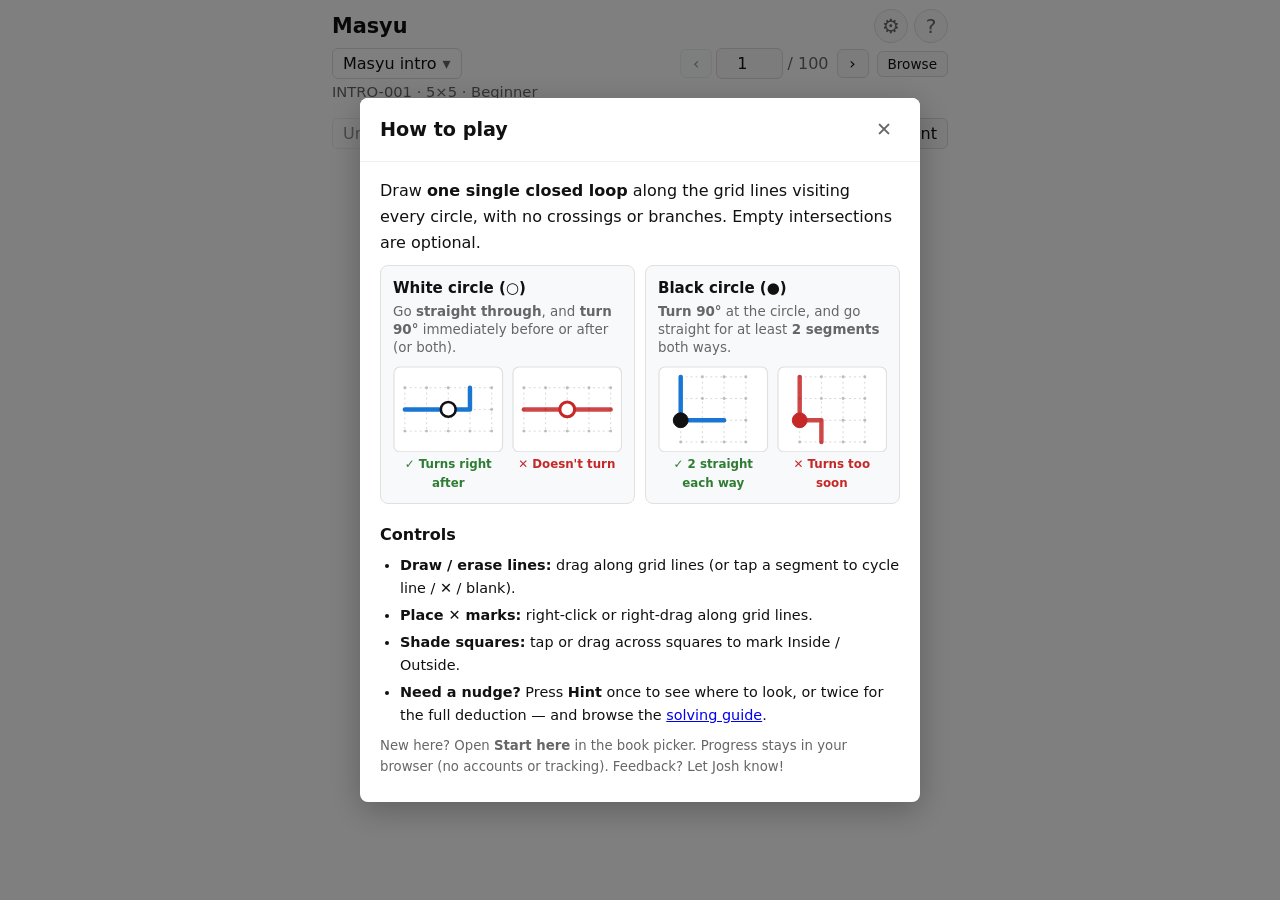
==== commit 9fa48400: "Add 11 Slitherlink hybrid token books and tidy TODO.md evaluation list" ====
--- a/index.html
+++ b/index.html
@@ -4,10 +4,10 @@
   <meta charset="UTF-8">
   <meta name="viewport" content="width=device-width, initial-scale=1">
   <title>Masyu</title>
-  <meta name="description" content="Masyu, Slitherlink, Mid-loop, Hamilton cycle, and hybrid loop logic puzzles in your browser: 33,800+ verified unique puzzles graded by human solving rules, hints that explain the logic, and printable booklets.">
+  <meta name="description" content="Masyu, Slitherlink, Mid-loop, Hamilton cycle, and hybrid loop logic puzzles in your browser: 34,300+ verified unique puzzles graded by human solving rules, hints that explain the logic, and printable booklets.">
   <meta name="theme-color" content="#1976d2">
   <meta property="og:title" content="Masyu — Loop Logic Puzzles">
-  <meta property="og:description" content="33,800+ verified unique loop logic puzzles in your browser, with human-style hints that explain the logic, Auto-Shade, dark mode, and printable booklets.">
+  <meta property="og:description" content="34,300+ verified unique loop logic puzzles in your browser, with human-style hints that explain the logic, Auto-Shade, dark mode, and printable booklets.">
   <meta property="og:type" content="website">
   <meta property="og:url" content="https://joshmermelstein.com/masyu/">
   <meta property="og:image" content="https://joshmermelstein.com/masyu/og-image.png">
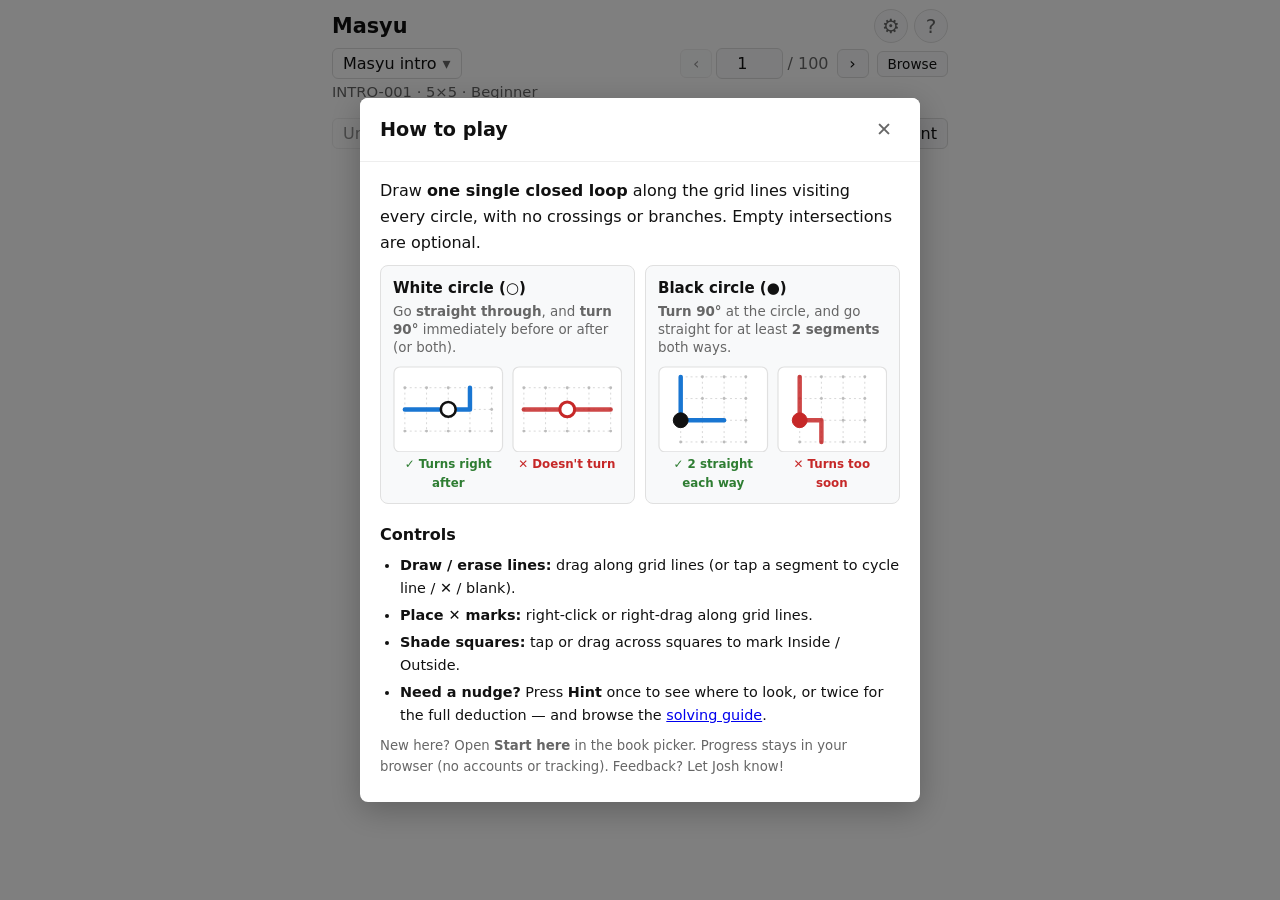
==== commit ddc8bfce: "Add Castle Wall puzzle family, scoring, docs, and 7 token books (pure + 4 hybrids)" ====
--- a/index.html
+++ b/index.html
@@ -4,10 +4,10 @@
   <meta charset="UTF-8">
   <meta name="viewport" content="width=device-width, initial-scale=1">
   <title>Masyu</title>
-  <meta name="description" content="Masyu, Slitherlink, Mid-loop, Hamilton cycle, and hybrid loop logic puzzles in your browser: 34,300+ verified unique puzzles graded by human solving rules, hints that explain the logic, and printable booklets.">
+  <meta name="description" content="Masyu, Slitherlink, Mid-loop, Castle Wall, Hamilton cycle, and hybrid loop logic puzzles in your browser: 34,400+ verified unique puzzles graded by human solving rules, hints that explain the logic, and printable booklets.">
   <meta name="theme-color" content="#1976d2">
   <meta property="og:title" content="Masyu — Loop Logic Puzzles">
-  <meta property="og:description" content="34,300+ verified unique loop logic puzzles in your browser, with human-style hints that explain the logic, Auto-Shade, dark mode, and printable booklets.">
+  <meta property="og:description" content="34,400+ verified unique loop logic puzzles in your browser, with human-style hints that explain the logic, Auto-Shade, dark mode, and printable booklets.">
   <meta property="og:type" content="website">
   <meta property="og:url" content="https://joshmermelstein.com/masyu/">
   <meta property="og:image" content="https://joshmermelstein.com/masyu/og-image.png">
@@ -309,6 +309,32 @@
               </figure>
             </div>
           </div>
+          <div class="help-rule-card help-rule-card--wide" id="help-card-castle" hidden>
+            <div class="help-rule-title">Castle Wall tiles (white / black / gray)</div>
+            <p class="help-rule-desc">The loop cannot enter blocked Castle Wall tiles. <b>White</b> tiles must sit strictly <b>inside</b> the loop, <b>black</b> tiles strictly <b>outside</b>, and <b>gray</b> tiles may be either. Each numbered arrow counts the <b>total length of parallel loop segments</b> in that direction all the way to the board edge (looking past other tiles).</p>
+            <div class="help-diagrams">
+              <figure class="help-fig">
+                <svg viewBox="0 0 112 88" aria-label="Valid Castle Wall white inside tile with arrow count">
+                  <rect class="hr-bg" x="1" y="1" width="110" height="86" rx="6"/>
+                  <path class="hr-grid" d="M23 22H89M23 44H34M56 44H89M23 66H89M23 22V66M45 22V33M45 55V66M67 22V66M89 22V66"/>
+                  <path class="hr-line" d="M23 22H67V44H89V66H23Z"/>
+                  <rect class="castle-tile-W" x="36" y="35" width="18" height="18" rx="3.5"/>
+                  <text class="castle-text-W" x="45" y="44" font-size="9.5">1→</text>
+                </svg>
+                <figcaption class="ok-text">✓ White inside, 1 seg right</figcaption>
+              </figure>
+              <figure class="help-fig">
+                <svg viewBox="0 0 112 88" aria-label="Valid Castle Wall black outside tile with 0 arrow">
+                  <rect class="hr-bg" x="1" y="1" width="110" height="86" rx="6"/>
+                  <path class="hr-grid" d="M23 22H89M23 44H34M56 44H89M23 66H89M23 22V66M45 22V33M45 55V66M67 22V66M89 22V66"/>
+                  <path class="hr-line" d="M67 22H89V66H67Z"/>
+                  <rect class="castle-tile-B" x="36" y="35" width="18" height="18" rx="3.5"/>
+                  <text class="castle-text-B" x="45" y="44" font-size="9.5">0→</text>
+                </svg>
+                <figcaption class="ok-text">✓ Black outside, 0 parallel</figcaption>
+              </figure>
+            </div>
+          </div>
         </div>
         <h3>Controls</h3>
         <ul class="help-controls">
--- a/style.css
+++ b/style.css
@@ -193,6 +193,24 @@
 :is(#board, .help-fig) .pearl-black.bad { fill: var(--pearl-bad); stroke: var(--pearl-bad); }
 :is(#board, .help-fig) .midloop-dot { fill: var(--midloop-fill); stroke: var(--midloop-stroke); stroke-width: 2; pointer-events: none; }
 :is(#board, .help-fig) .midloop-dot.bad { fill: var(--pearl-bad); stroke: var(--midloop-stroke); }
+:is(#board, .help-fig) .castle-tile-W { fill: #ffffff; stroke: #222222; stroke-width: 2.2; pointer-events: none; }
+:is(#board, .help-fig) .castle-tile-B { fill: #1f2429; stroke: #1f2429; stroke-width: 2.2; pointer-events: none; }
+:is(#board, .help-fig) .castle-tile-G { fill: #9aa3ad; stroke: #4b5563; stroke-width: 2; pointer-events: none; }
+:is(#board, .help-fig) .castle-tile-W.bad,
+:is(#board, .help-fig) .castle-tile-B.bad,
+:is(#board, .help-fig) .castle-tile-G.bad { stroke: var(--pearl-bad); stroke-width: 3; }
+:is(#board, .help-fig) .castle-text-W { fill: #111111; font-weight: 700; text-anchor: middle; dominant-baseline: central; pointer-events: none; user-select: none; }
+:is(#board, .help-fig) .castle-text-B { fill: #ffffff; font-weight: 700; text-anchor: middle; dominant-baseline: central; pointer-events: none; user-select: none; }
+:is(#board, .help-fig) .castle-text-G { fill: #ffffff; font-weight: 700; text-anchor: middle; dominant-baseline: central; pointer-events: none; user-select: none; }
+:is(#board, .help-fig) .castle-text-W.bad,
+:is(#board, .help-fig) .castle-text-B.bad,
+:is(#board, .help-fig) .castle-text-G.bad { fill: var(--pearl-bad); }
+:root[data-theme="dark"] :is(#board, .help-fig) .castle-tile-W { fill: #f0f3f7; stroke: #111111; }
+:root[data-theme="dark"] :is(#board, .help-fig) .castle-tile-B { fill: #0d1117; stroke: #8d96a0; }
+:root[data-theme="dark"] :is(#board, .help-fig) .castle-tile-G { fill: #555f6d; stroke: #9aa4b2; }
+:root[data-theme="dark"] :is(#board, .help-fig) .castle-tile-W.bad,
+:root[data-theme="dark"] :is(#board, .help-fig) .castle-tile-B.bad,
+:root[data-theme="dark"] :is(#board, .help-fig) .castle-tile-G.bad { stroke: var(--pearl-bad); }
 #board .pearl-gray-fill { fill: var(--pearl-gray-fill); pointer-events: none; }
 #board .pearl-gray-ring { fill: none; stroke: var(--pearl-gray-ring); stroke-width: 2.4; pointer-events: none; }
 #board .pearl-gray-ring.bad { stroke: var(--pearl-bad); stroke-width: 3.1; }
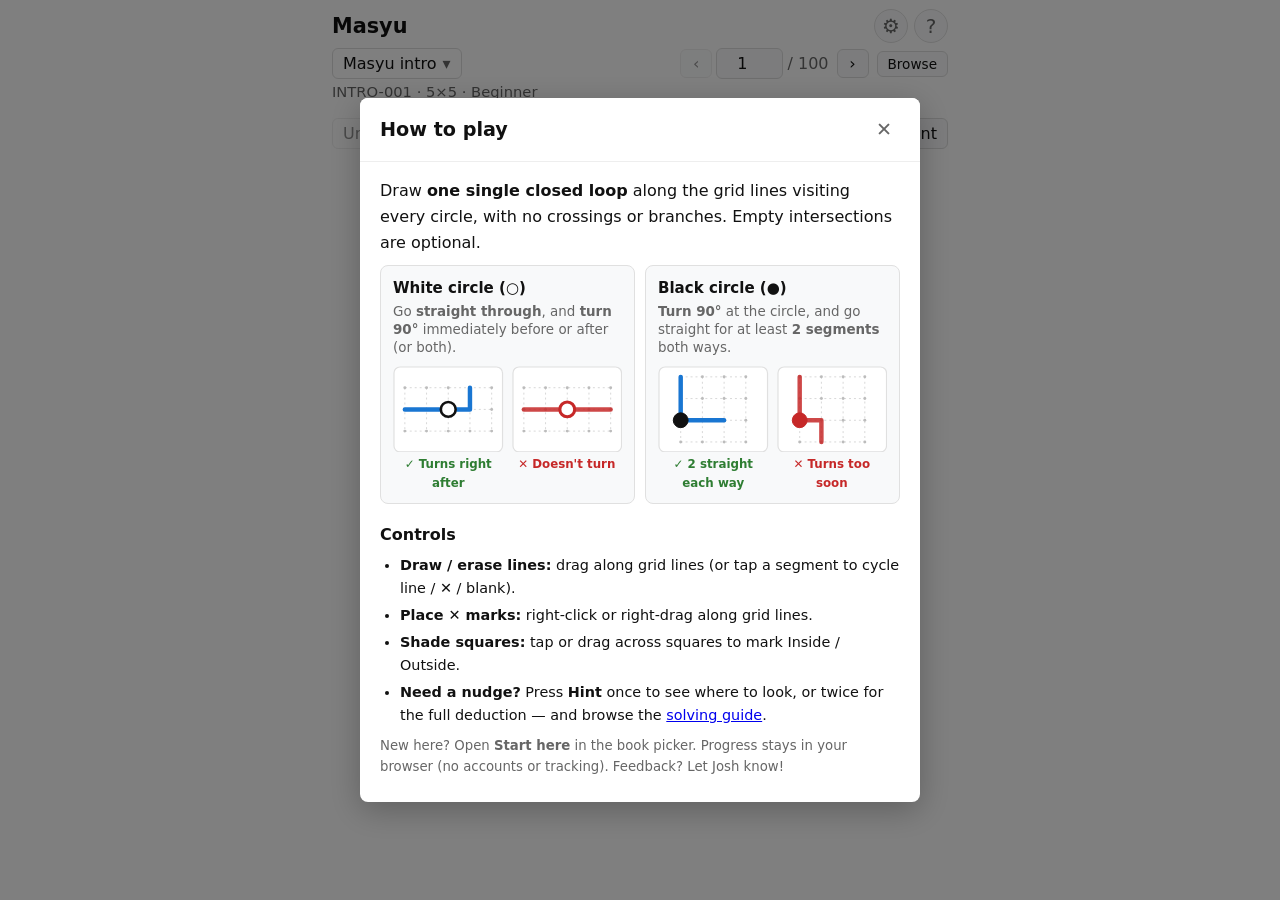
==== commit da1e5a73: "Review fixes & optimizations for Castle Wall engine, UI, generator, and audit" ====
--- a/index.html
+++ b/index.html
@@ -316,7 +316,7 @@
               <figure class="help-fig">
                 <svg viewBox="0 0 112 88" aria-label="Valid Castle Wall white inside tile with arrow count">
                   <rect class="hr-bg" x="1" y="1" width="110" height="86" rx="6"/>
-                  <path class="hr-grid" d="M23 22H89M23 44H34M56 44H89M23 66H89M23 22V66M45 22V33M45 55V66M67 22V66M89 22V66"/>
+                  <path class="hr-grid" d="M23 22H89M67 44H89M23 66H89M23 22V66M67 22V66M89 22V66"/>
                   <path class="hr-line" d="M23 22H67V44H89V66H23Z"/>
                   <rect class="castle-tile-W" x="36" y="35" width="18" height="18" rx="3.5"/>
                   <text class="castle-text-W" x="45" y="44" font-size="9.5">1→</text>
@@ -326,7 +326,7 @@
               <figure class="help-fig">
                 <svg viewBox="0 0 112 88" aria-label="Valid Castle Wall black outside tile with 0 arrow">
                   <rect class="hr-bg" x="1" y="1" width="110" height="86" rx="6"/>
-                  <path class="hr-grid" d="M23 22H89M23 44H34M56 44H89M23 66H89M23 22V66M45 22V33M45 55V66M67 22V66M89 22V66"/>
+                  <path class="hr-grid" d="M23 22H89M67 44H89M23 66H89M23 22V66M67 22V66M89 22V66"/>
                   <path class="hr-line" d="M67 22H89V66H67Z"/>
                   <rect class="castle-tile-B" x="36" y="35" width="18" height="18" rx="3.5"/>
                   <text class="castle-text-B" x="45" y="44" font-size="9.5">0→</text>
--- a/style.css
+++ b/style.css
@@ -155,7 +155,7 @@
 #board .face-in.auto, #board .face-out.auto { opacity: 0.72; }
 #board .face-hover { fill: var(--face-hover); pointer-events: none; }
 #board .face-bad { fill: none; stroke: var(--color-error); stroke-width: 1.8; stroke-dasharray: 4 3; opacity: 0.85; pointer-events: none; }
-#board .grid-line { stroke: var(--cell-border); stroke-width: 1; stroke-dasharray: 2 3.5; stroke-linecap: round; }
+#board .grid-line { stroke: var(--cell-border); stroke-width: 1; stroke-dasharray: 2 3.5; stroke-linecap: round; fill: none; pointer-events: none; }
 :is(#board, .help-fig) .grid-dot { fill: var(--grid-dot); pointer-events: none; }
 :is(#board, .help-fig) .grid-dot.full-board { fill: var(--text-secondary); }
 #board .seg { stroke: var(--loop); stroke-linecap: round; fill: none; pointer-events: none; }
@@ -195,22 +195,30 @@
 :is(#board, .help-fig) .midloop-dot.bad { fill: var(--pearl-bad); stroke: var(--midloop-stroke); }
 :is(#board, .help-fig) .castle-tile-W { fill: #ffffff; stroke: #222222; stroke-width: 2.2; pointer-events: none; }
 :is(#board, .help-fig) .castle-tile-B { fill: #1f2429; stroke: #1f2429; stroke-width: 2.2; pointer-events: none; }
-:is(#board, .help-fig) .castle-tile-G { fill: #9aa3ad; stroke: #4b5563; stroke-width: 2; pointer-events: none; }
+:is(#board, .help-fig) .castle-tile-G { fill: #c4cbd3; stroke: #4b5563; stroke-width: 2; pointer-events: none; }
+#help-modal .help-fig .castle-tile-W,
+#help-modal .help-fig .castle-tile-B,
+#help-modal .help-fig .castle-tile-G { stroke-width: 1.2; }
 :is(#board, .help-fig) .castle-tile-W.bad,
 :is(#board, .help-fig) .castle-tile-B.bad,
 :is(#board, .help-fig) .castle-tile-G.bad { stroke: var(--pearl-bad); stroke-width: 3; }
 :is(#board, .help-fig) .castle-text-W { fill: #111111; font-weight: 700; text-anchor: middle; dominant-baseline: central; pointer-events: none; user-select: none; }
 :is(#board, .help-fig) .castle-text-B { fill: #ffffff; font-weight: 700; text-anchor: middle; dominant-baseline: central; pointer-events: none; user-select: none; }
-:is(#board, .help-fig) .castle-text-G { fill: #ffffff; font-weight: 700; text-anchor: middle; dominant-baseline: central; pointer-events: none; user-select: none; }
-:is(#board, .help-fig) .castle-text-W.bad,
-:is(#board, .help-fig) .castle-text-B.bad,
-:is(#board, .help-fig) .castle-text-G.bad { fill: var(--pearl-bad); }
+:is(#board, .help-fig) .castle-text-G { fill: #111111; font-weight: 700; text-anchor: middle; dominant-baseline: central; pointer-events: none; user-select: none; }
+:is(#board, .help-fig) .castle-text-W.bad { fill: #c62828; }
+:is(#board, .help-fig) .castle-text-B.bad { fill: #ff6b6b; }
+:is(#board, .help-fig) .castle-text-G.bad { fill: #991b1b; }
 :root[data-theme="dark"] :is(#board, .help-fig) .castle-tile-W { fill: #f0f3f7; stroke: #111111; }
 :root[data-theme="dark"] :is(#board, .help-fig) .castle-tile-B { fill: #0d1117; stroke: #8d96a0; }
-:root[data-theme="dark"] :is(#board, .help-fig) .castle-tile-G { fill: #555f6d; stroke: #9aa4b2; }
+:root[data-theme="dark"] :is(#board, .help-fig) .castle-tile-G { fill: #4c5664; stroke: #9aa4b2; }
+:root[data-theme="dark"] :is(#board, .help-fig) .castle-text-G { fill: #ffffff; }
+:root[data-theme="dark"] :is(#board, .help-fig) .castle-text-G.bad { fill: #ffc2c2; }
 :root[data-theme="dark"] :is(#board, .help-fig) .castle-tile-W.bad,
 :root[data-theme="dark"] :is(#board, .help-fig) .castle-tile-B.bad,
 :root[data-theme="dark"] :is(#board, .help-fig) .castle-tile-G.bad { stroke: var(--pearl-bad); }
+#board .hint-castle-clue { fill: none; stroke: var(--primary-blue); stroke-width: 3.4; pointer-events: none; }
+#board .hint-castle-focus { fill: none; stroke: var(--hint-ink); stroke-width: 3.4; pointer-events: none; }
+#board .hint-castle-problem { fill: none; stroke: var(--hint-problem); stroke-width: 3.6; stroke-dasharray: 5 3; pointer-events: none; }
 #board .pearl-gray-fill { fill: var(--pearl-gray-fill); pointer-events: none; }
 #board .pearl-gray-ring { fill: none; stroke: var(--pearl-gray-ring); stroke-width: 2.4; pointer-events: none; }
 #board .pearl-gray-ring.bad { stroke: var(--pearl-bad); stroke-width: 3.1; }
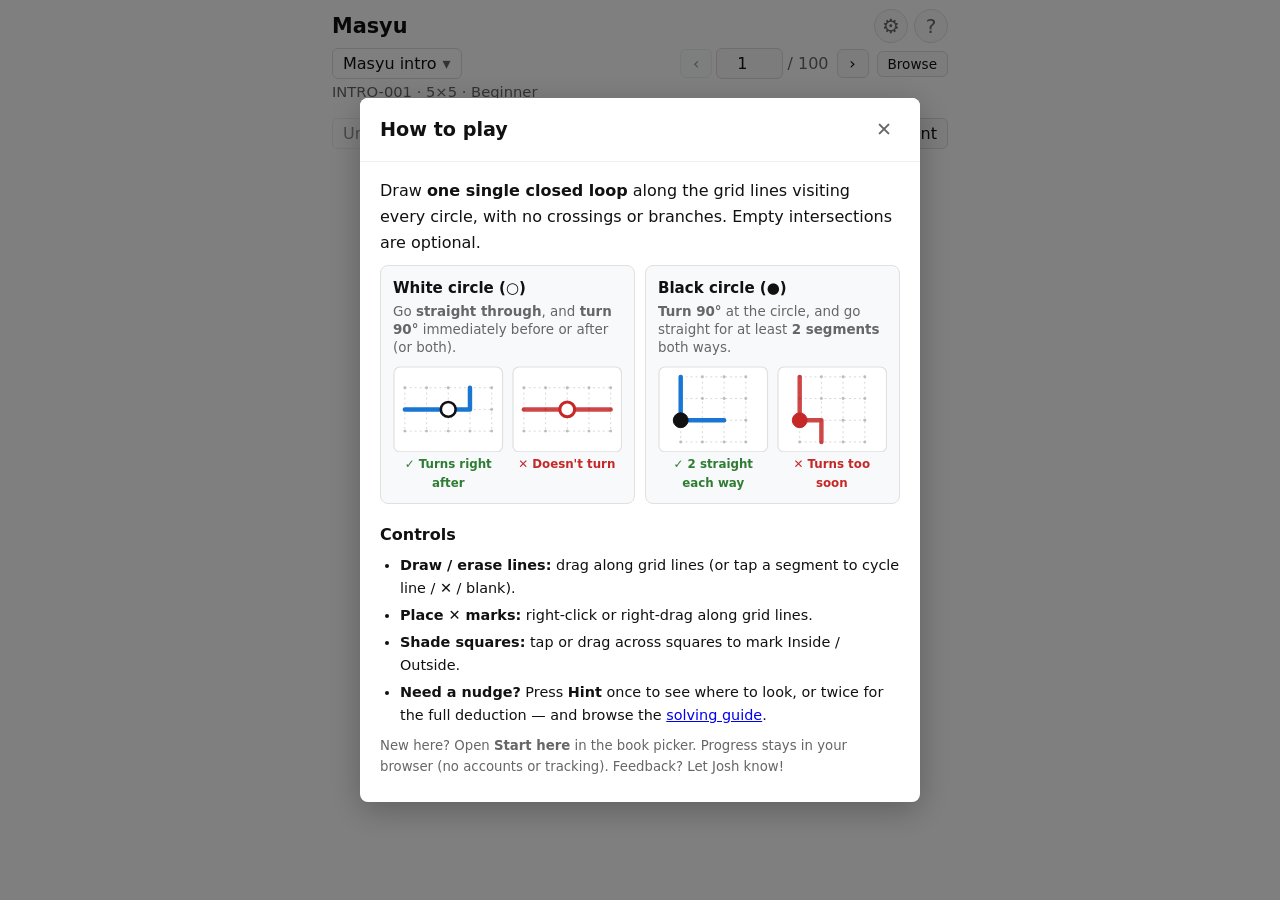
==== commit 139bbc42: "Add gray and unnumbered tile diagrams to Castle Wall help modal" ====
--- a/index.html
+++ b/index.html
@@ -311,11 +311,13 @@
           </div>
           <div class="help-rule-card help-rule-card--wide" id="help-card-castle" hidden>
             <div class="help-rule-title">Castle Wall tiles (white / black / gray)</div>
-            <p class="help-rule-desc">The loop cannot enter blocked Castle Wall tiles. <b>White</b> tiles must sit strictly <b>inside</b> the loop, <b>black</b> tiles strictly <b>outside</b>, and <b>gray</b> tiles may be either. Each numbered arrow counts the <b>total length of parallel loop segments</b> in that direction all the way to the board edge (looking past other tiles).</p>
+            <p class="help-rule-desc">The loop cannot enter blocked Castle Wall tiles. <b>White</b> tiles must sit strictly <b>inside</b> the loop, <b>black</b> tiles strictly <b>outside</b>, and <b>gray</b> tiles may be either. Each numbered arrow counts the <b>total length of parallel loop segments</b> in that direction all the way to the board edge (looking past other tiles); <b>unnumbered</b> tiles just mark inside or outside.</p>
             <div class="help-diagrams">
               <figure class="help-fig">
                 <svg viewBox="0 0 112 88" aria-label="Valid Castle Wall white inside tile with arrow count">
                   <rect class="hr-bg" x="1" y="1" width="110" height="86" rx="6"/>
+                  <rect class="face-in" x="23" y="22" width="44" height="44"/>
+                  <rect class="face-in" x="67" y="44" width="22" height="22"/>
                   <path class="hr-grid" d="M23 22H89M67 44H89M23 66H89M23 22V66M67 22V66M89 22V66"/>
                   <path class="hr-line" d="M23 22H67V44H89V66H23Z"/>
                   <rect class="castle-tile-W" x="36" y="35" width="18" height="18" rx="3.5"/>
@@ -326,12 +328,42 @@
               <figure class="help-fig">
                 <svg viewBox="0 0 112 88" aria-label="Valid Castle Wall black outside tile with 0 arrow">
                   <rect class="hr-bg" x="1" y="1" width="110" height="86" rx="6"/>
+                  <rect class="face-out" x="23" y="22" width="44" height="44"/>
+                  <rect class="face-in" x="67" y="22" width="22" height="44"/>
                   <path class="hr-grid" d="M23 22H89M67 44H89M23 66H89M23 22V66M67 22V66M89 22V66"/>
                   <path class="hr-line" d="M67 22H89V66H67Z"/>
                   <rect class="castle-tile-B" x="36" y="35" width="18" height="18" rx="3.5"/>
                   <text class="castle-text-B" x="45" y="44" font-size="9.5">0→</text>
                 </svg>
                 <figcaption class="ok-text">✓ Black outside, 0 parallel</figcaption>
+              </figure>
+              <figure class="help-fig">
+                <svg viewBox="0 0 112 88" aria-label="Valid Castle Wall gray tiles sitting inside or outside the loop">
+                  <rect class="hr-bg" x="1" y="1" width="110" height="86" rx="6"/>
+                  <rect class="face-in" x="12" y="11" width="44" height="44"/>
+                  <rect class="face-in" x="12" y="55" width="22" height="22"/>
+                  <rect class="face-out" x="56" y="33" width="44" height="44"/>
+                  <path class="hr-grid" d="M12 11H100M56 33H100M12 55H56M12 77H100M12 11V77M34 55V77M56 11V77M78 11V33M100 11V77"/>
+                  <path class="hr-line" d="M12 11H56V55H34V77H12Z"/>
+                  <rect class="castle-tile-G" x="25" y="24" width="18" height="18" rx="3.5"/>
+                  <text class="castle-text-G" x="34" y="30" font-size="8.5">1</text>
+                  <text class="castle-text-G" x="34" y="37.5" font-size="7.5">↓</text>
+                  <rect class="castle-tile-G" x="69" y="46" width="18" height="18" rx="3.5"/>
+                  <text class="castle-text-G" x="78" y="55" font-size="9.5">←1</text>
+                </svg>
+                <figcaption class="ok-text">✓ Gray: inside or outside</figcaption>
+              </figure>
+              <figure class="help-fig">
+                <svg viewBox="0 0 112 88" aria-label="Valid unnumbered Castle Wall white inside and black outside tiles">
+                  <rect class="hr-bg" x="1" y="1" width="110" height="86" rx="6"/>
+                  <rect class="face-in" x="12" y="22" width="44" height="44"/>
+                  <rect class="face-out" x="56" y="22" width="44" height="44"/>
+                  <path class="hr-grid" d="M12 22H100M12 66H100M12 22V66M56 22V66M100 22V66"/>
+                  <path class="hr-line" d="M12 22H56V66H12Z"/>
+                  <rect class="castle-tile-W" x="25" y="35" width="18" height="18" rx="3.5"/>
+                  <rect class="castle-tile-B" x="69" y="35" width="18" height="18" rx="3.5"/>
+                </svg>
+                <figcaption class="ok-text">✓ Blank: inside/outside only</figcaption>
               </figure>
             </div>
           </div>
--- a/style.css
+++ b/style.css
@@ -199,23 +199,24 @@
 #help-modal .help-fig .castle-tile-W,
 #help-modal .help-fig .castle-tile-B,
 #help-modal .help-fig .castle-tile-G { stroke-width: 1.2; }
-:is(#board, .help-fig) .castle-tile-W.bad,
-:is(#board, .help-fig) .castle-tile-B.bad,
-:is(#board, .help-fig) .castle-tile-G.bad { stroke: var(--pearl-bad); stroke-width: 3; }
+#board .castle-bad-halo { fill: none; stroke: var(--color-error); stroke-width: 6; opacity: 0.34; pointer-events: none; }
+:is(#board, .help-fig) .castle-tile-W.bad { fill: #fde8e8; stroke: var(--pearl-bad); stroke-width: 3.2; }
+:is(#board, .help-fig) .castle-tile-B.bad { fill: #4a151b; stroke: var(--pearl-bad); stroke-width: 3.2; }
+:is(#board, .help-fig) .castle-tile-G.bad { fill: #e3c2c6; stroke: var(--pearl-bad); stroke-width: 3.2; }
 :is(#board, .help-fig) .castle-text-W { fill: #111111; font-weight: 700; text-anchor: middle; dominant-baseline: central; pointer-events: none; user-select: none; }
 :is(#board, .help-fig) .castle-text-B { fill: #ffffff; font-weight: 700; text-anchor: middle; dominant-baseline: central; pointer-events: none; user-select: none; }
 :is(#board, .help-fig) .castle-text-G { fill: #111111; font-weight: 700; text-anchor: middle; dominant-baseline: central; pointer-events: none; user-select: none; }
-:is(#board, .help-fig) .castle-text-W.bad { fill: #c62828; }
-:is(#board, .help-fig) .castle-text-B.bad { fill: #ff6b6b; }
-:is(#board, .help-fig) .castle-text-G.bad { fill: #991b1b; }
+:is(#board, .help-fig) .castle-text-W.bad { fill: #b71c1c; }
+:is(#board, .help-fig) .castle-text-B.bad { fill: #ff9494; }
+:is(#board, .help-fig) .castle-text-G.bad { fill: #8c1212; }
 :root[data-theme="dark"] :is(#board, .help-fig) .castle-tile-W { fill: #f0f3f7; stroke: #111111; }
 :root[data-theme="dark"] :is(#board, .help-fig) .castle-tile-B { fill: #0d1117; stroke: #8d96a0; }
 :root[data-theme="dark"] :is(#board, .help-fig) .castle-tile-G { fill: #4c5664; stroke: #9aa4b2; }
 :root[data-theme="dark"] :is(#board, .help-fig) .castle-text-G { fill: #ffffff; }
-:root[data-theme="dark"] :is(#board, .help-fig) .castle-text-G.bad { fill: #ffc2c2; }
-:root[data-theme="dark"] :is(#board, .help-fig) .castle-tile-W.bad,
-:root[data-theme="dark"] :is(#board, .help-fig) .castle-tile-B.bad,
-:root[data-theme="dark"] :is(#board, .help-fig) .castle-tile-G.bad { stroke: var(--pearl-bad); }
+:root[data-theme="dark"] :is(#board, .help-fig) .castle-text-G.bad { fill: #ffd6d6; }
+:root[data-theme="dark"] :is(#board, .help-fig) .castle-tile-W.bad { fill: #fce4e4; stroke: var(--pearl-bad); }
+:root[data-theme="dark"] :is(#board, .help-fig) .castle-tile-B.bad { fill: #3f1218; stroke: var(--pearl-bad); }
+:root[data-theme="dark"] :is(#board, .help-fig) .castle-tile-G.bad { fill: #693840; stroke: var(--pearl-bad); }
 #board .hint-castle-clue { fill: none; stroke: var(--primary-blue); stroke-width: 3.4; pointer-events: none; }
 #board .hint-castle-focus { fill: none; stroke: var(--hint-ink); stroke-width: 3.4; pointer-events: none; }
 #board .hint-castle-problem { fill: none; stroke: var(--hint-problem); stroke-width: 3.6; stroke-dasharray: 5 3; pointer-events: none; }
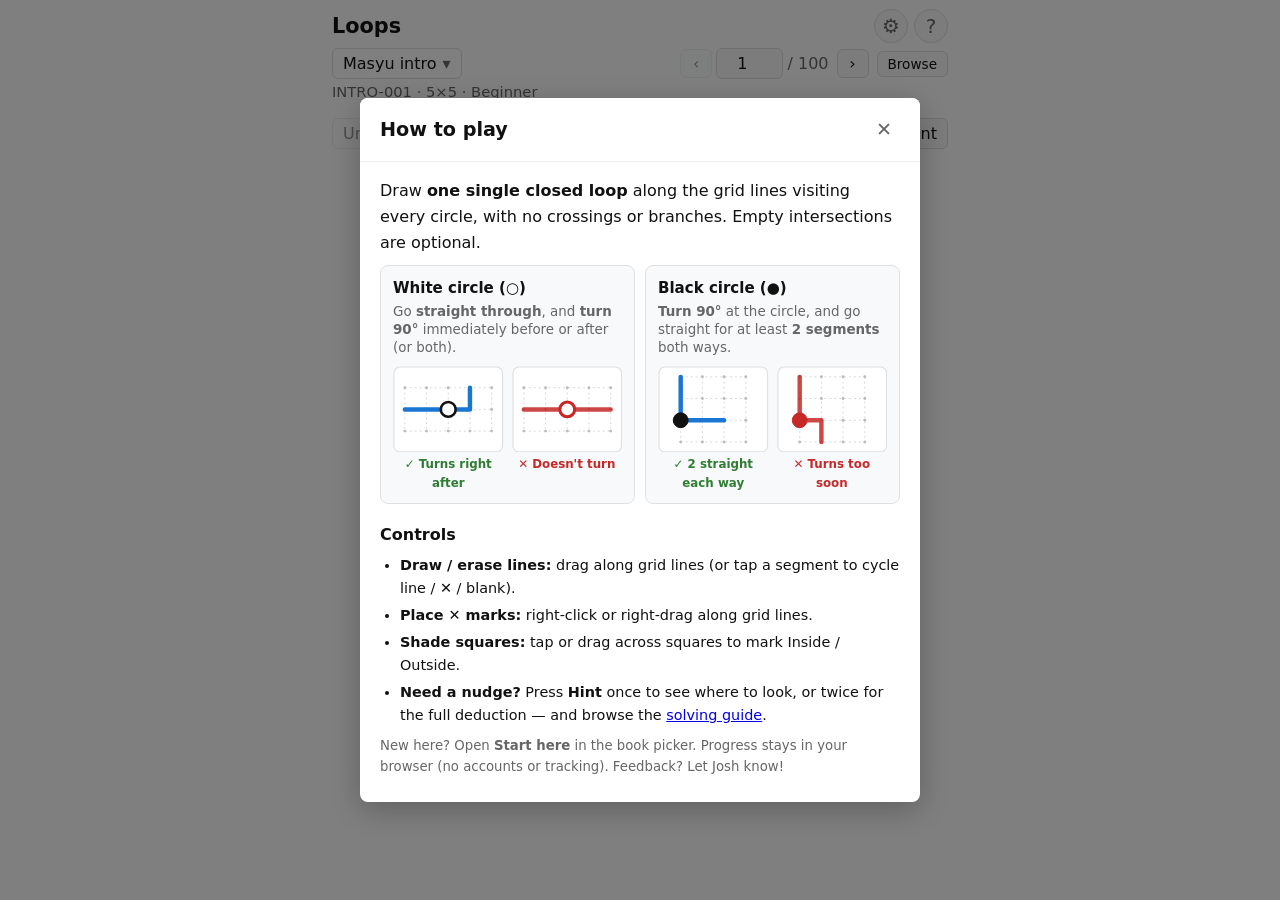
==== commit ef900f6a: "Rebrand app, assets, storage keys, and docs to Loops" ====
--- a/index.html
+++ b/index.html
@@ -3,14 +3,14 @@
 <head>
   <meta charset="UTF-8">
   <meta name="viewport" content="width=device-width, initial-scale=1">
-  <title>Masyu</title>
-  <meta name="description" content="Masyu, Slitherlink, Mid-loop, Castle Wall, Hamilton cycle, and hybrid loop logic puzzles in your browser: 34,400+ verified unique puzzles graded by human solving rules, hints that explain the logic, and printable booklets.">
+  <title>Loops</title>
+  <meta name="description" content="Masyu, Slitherlink, Mid-loop, Castle Wall, Hamilton cycle, and hybrid loop logic puzzles in your browser: 54,600+ verified unique puzzles graded by human solving rules, hints that explain the logic, and printable booklets.">
   <meta name="theme-color" content="#1976d2">
-  <meta property="og:title" content="Masyu — Loop Logic Puzzles">
-  <meta property="og:description" content="34,400+ verified unique loop logic puzzles in your browser, with human-style hints that explain the logic, Auto-Shade, dark mode, and printable booklets.">
+  <meta property="og:title" content="Loops — Single-Loop Logic Puzzles">
+  <meta property="og:description" content="54,600+ verified unique loop logic puzzles in your browser — Masyu, Slitherlink, Mid-loop, Castle Wall, Hamilton cycle, and Hybrids — with hints that explain the logic, Auto-Shade, dark mode, and printable booklets.">
   <meta property="og:type" content="website">
-  <meta property="og:url" content="https://joshmermelstein.com/masyu/">
-  <meta property="og:image" content="https://joshmermelstein.com/masyu/og-image.png">
+  <meta property="og:url" content="https://joshmermelstein.com/loops/">
+  <meta property="og:image" content="https://joshmermelstein.com/loops/og-image.png">
   <meta property="og:image:width" content="1200">
   <meta property="og:image:height" content="630">
   <meta name="twitter:card" content="summary_large_image">
@@ -20,7 +20,7 @@
   <script>
     (function () {
       var dark = false;
-      try { dark = localStorage.getItem('ms_dark') === '1'; } catch (e) {}
+      try { dark = localStorage.getItem('loops_dark') === '1'; } catch (e) {}
       document.documentElement.setAttribute('data-theme', dark ? 'dark' : 'light');
       var meta = document.querySelector('meta[name="theme-color"]');
       if (meta) meta.setAttribute('content', dark ? '#1a1a1a' : '#1976d2');
@@ -31,7 +31,7 @@
 <body>
   <div id="game-container">
     <header class="topbar">
-      <h1 id="page-title">Masyu</h1>
+      <h1 id="page-title">Loops</h1>
       <div class="topbar-actions">
         <button id="settings-btn" class="icon-btn" aria-label="Settings" aria-haspopup="dialog">⚙</button>
         <button id="help-btn" class="icon-btn" aria-label="How to play" aria-haspopup="dialog">?</button>
@@ -68,7 +68,7 @@
     </div>
 
     <div class="board-wrap">
-      <div id="board" aria-label="Masyu board"></div>
+      <div id="board" aria-label="Puzzle board"></div>
     </div>
     <div id="toast" class="toast" role="status" hidden></div>
   </div>
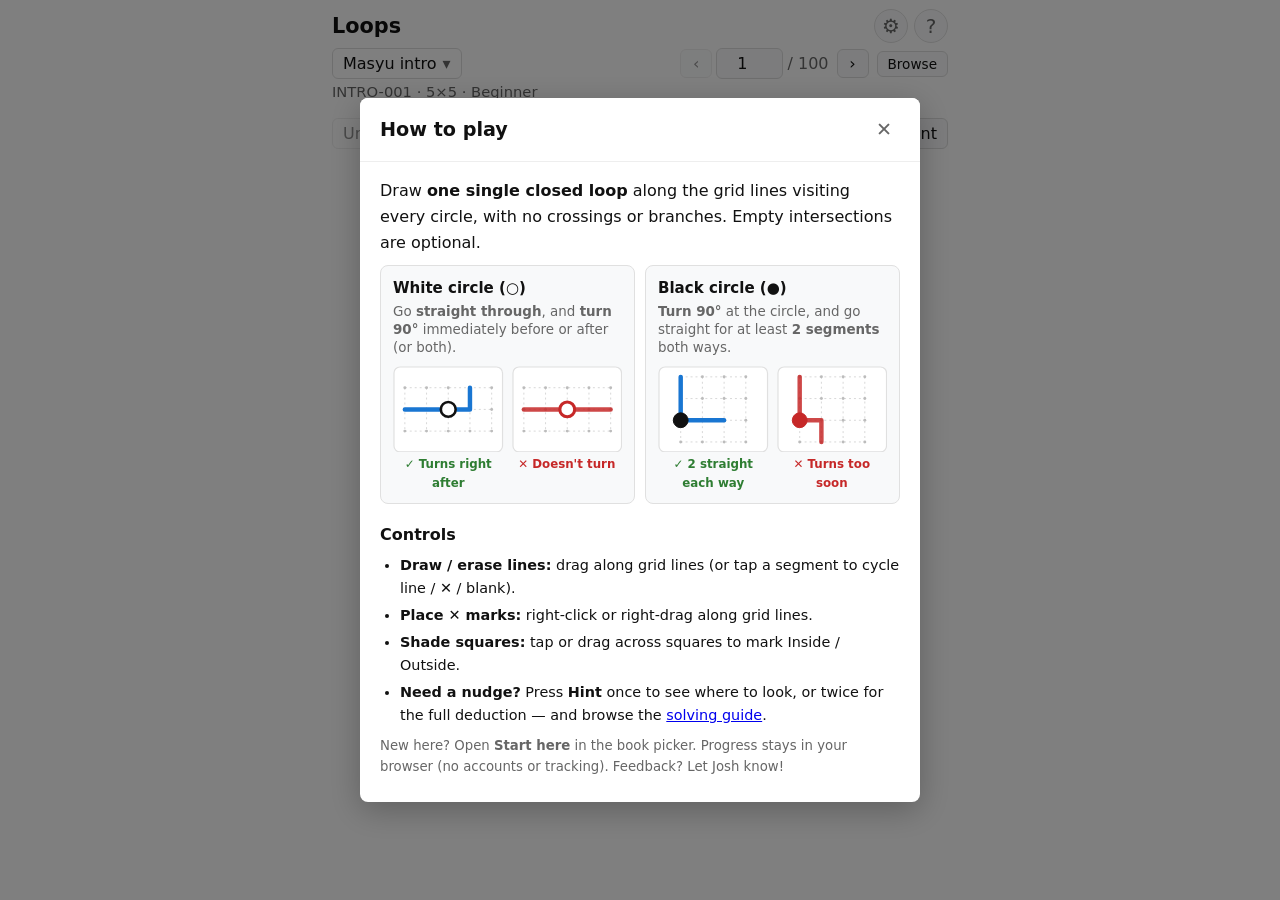
==== commit 656b3359: "Add Corral (Bag / Cave) puzzle family, 6 human rules, and 7 tasting books" ====
--- a/index.html
+++ b/index.html
@@ -367,6 +367,35 @@
               </figure>
             </div>
           </div>
+          <div class="help-rule-card help-rule-card--wide" id="help-card-corral" hidden>
+            <div class="help-rule-title">Corral numbers (also known as Bag / Cave)</div>
+            <p class="help-rule-desc">Every circled number must lie strictly <b>inside</b> the loop. Its value counts the total number of <b>inside squares</b> visible orthogonally in all four directions (up, down, left, right), <b>including its own square</b>, stopping in each direction at the loop fence or board edge. <i>(In hybrids with Slitherlink, circled green numbers are Corral sightline counts and plain numbers are Slitherlink edge counts.)</i></p>
+            <div class="help-diagrams">
+              <figure class="help-fig">
+                <svg viewBox="0 0 112 88" aria-label="Valid Corral square seeing 4 inside squares">
+                  <rect class="hr-bg" x="1" y="1" width="110" height="86" rx="6"/>
+                  <rect class="face-in" x="23" y="22" width="66" height="22"/>
+                  <rect class="face-in" x="45" y="44" width="22" height="22"/>
+                  <path class="hr-grid" d="M23 22H89M23 44H89M23 66H89M23 22V66M45 22V66M67 22V66M89 22V66"/>
+                  <path class="hr-line" d="M23 22H89V44H67V66H45V44H23Z"/>
+                  <circle class="corral-badge" cx="56" cy="33" r="8"/>
+                  <text class="corral-num" x="56" y="33" font-size="10.5">4</text>
+                </svg>
+                <figcaption class="ok-text">✓ Inside, sees 4 (1+1+1+1)</figcaption>
+              </figure>
+              <figure class="help-fig">
+                <svg viewBox="0 0 112 88" aria-label="Invalid Corral square seeing only 3 squares">
+                  <rect class="hr-bg" x="1" y="1" width="110" height="86" rx="6"/>
+                  <rect class="face-in" x="23" y="22" width="66" height="22"/>
+                  <path class="hr-grid" d="M23 22H89M23 44H89M23 66H89M23 22V66M45 22V66M67 22V66M89 22V66"/>
+                  <path class="hr-line-bad" d="M23 22H89V44H23Z"/>
+                  <circle class="corral-badge bad" cx="56" cy="33" r="8"/>
+                  <text class="corral-num bad" x="56" y="33" font-size="10.5">4</text>
+                </svg>
+                <figcaption class="bad-text">✕ Only sees 3 squares</figcaption>
+              </figure>
+            </div>
+          </div>
         </div>
         <h3>Controls</h3>
         <ul class="help-controls">
--- a/style.css
+++ b/style.css
@@ -178,6 +178,25 @@
 :root[data-theme="dark"] #board .slither-num.bad {
   fill: #ff6b6b; paint-order: stroke; stroke: var(--cell-bg); stroke-width: 3px; stroke-linejoin: round;
 }
+:is(#board, .help-fig) .corral-badge {
+  fill: rgba(255, 255, 255, 0.86); stroke: #2f6f4e; stroke-width: 2; pointer-events: none;
+}
+:is(#board, .help-fig) .corral-badge.bad {
+  fill: #fde8e8; stroke: var(--pearl-bad); stroke-width: 2.8;
+}
+:is(#board, .help-fig) .corral-num {
+  fill: #1b4332; font-weight: 700;
+  text-anchor: middle; dominant-baseline: central; pointer-events: none; user-select: none;
+}
+:is(#board, .help-fig) .corral-num.bad { fill: #b71c1c; }
+:root[data-theme="dark"] :is(#board, .help-fig) .corral-badge {
+  fill: rgba(22, 34, 28, 0.9); stroke: #5fb889;
+}
+:root[data-theme="dark"] :is(#board, .help-fig) .corral-badge.bad {
+  fill: #4a151b; stroke: var(--pearl-bad);
+}
+:root[data-theme="dark"] :is(#board, .help-fig) .corral-num { fill: #d8f3e5; }
+:root[data-theme="dark"] :is(#board, .help-fig) .corral-num.bad { fill: #ff9494; }
 svg [hidden] { display: none; }
 .help-fig .hr-num {
   fill: var(--pearl-ink); font-size: 13px; font-weight: 700;
